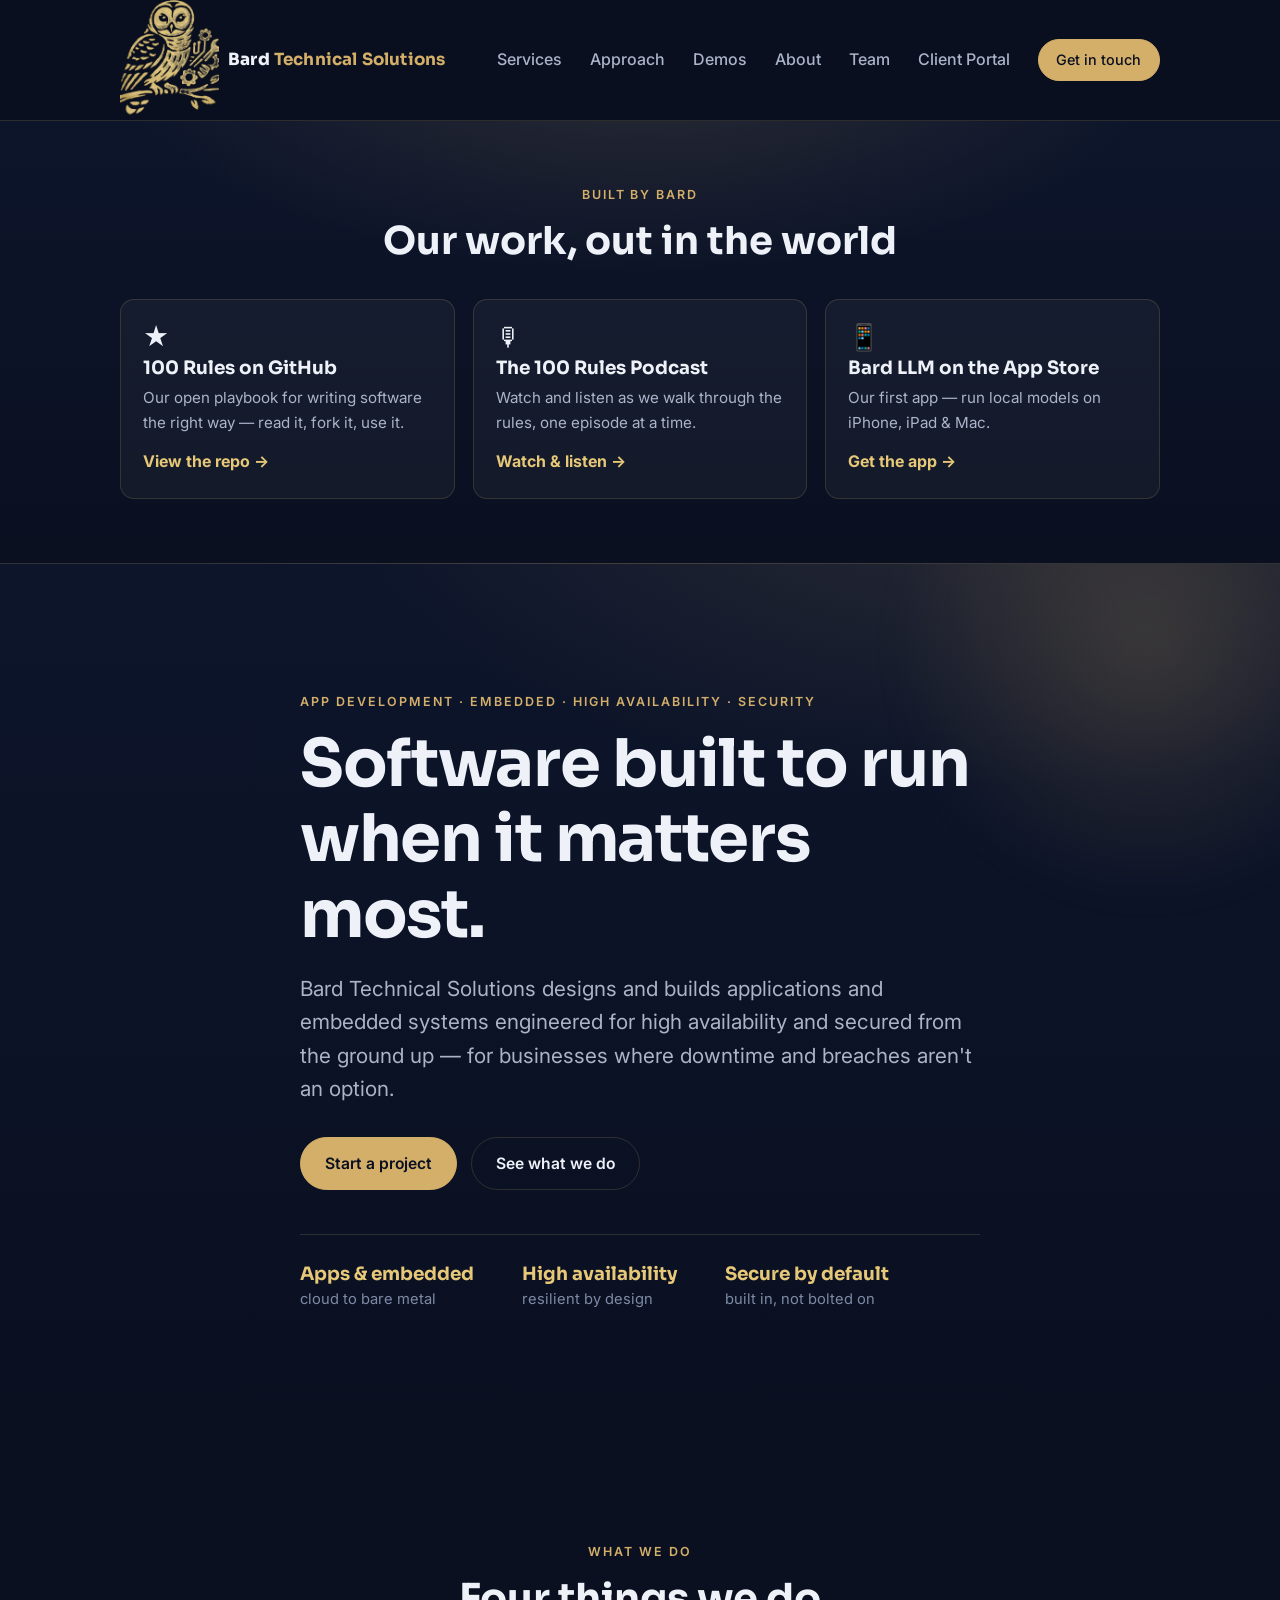
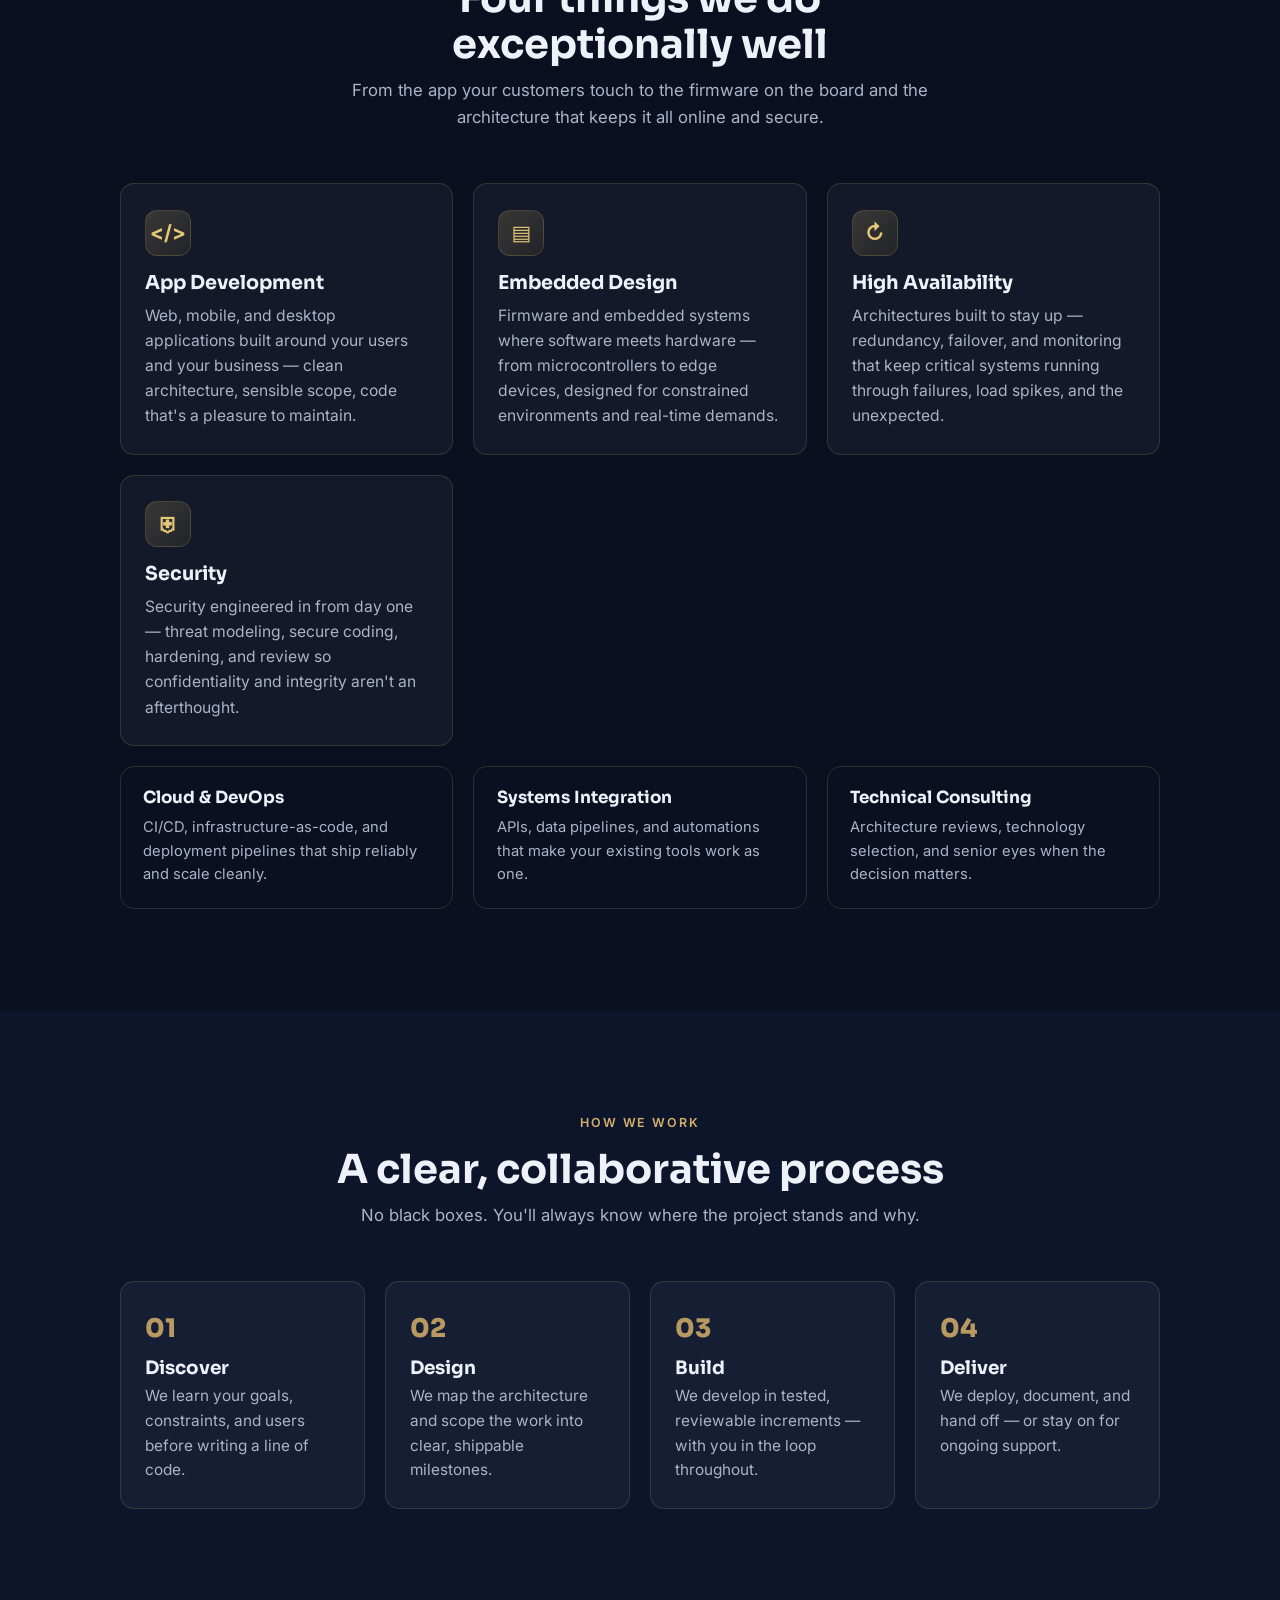
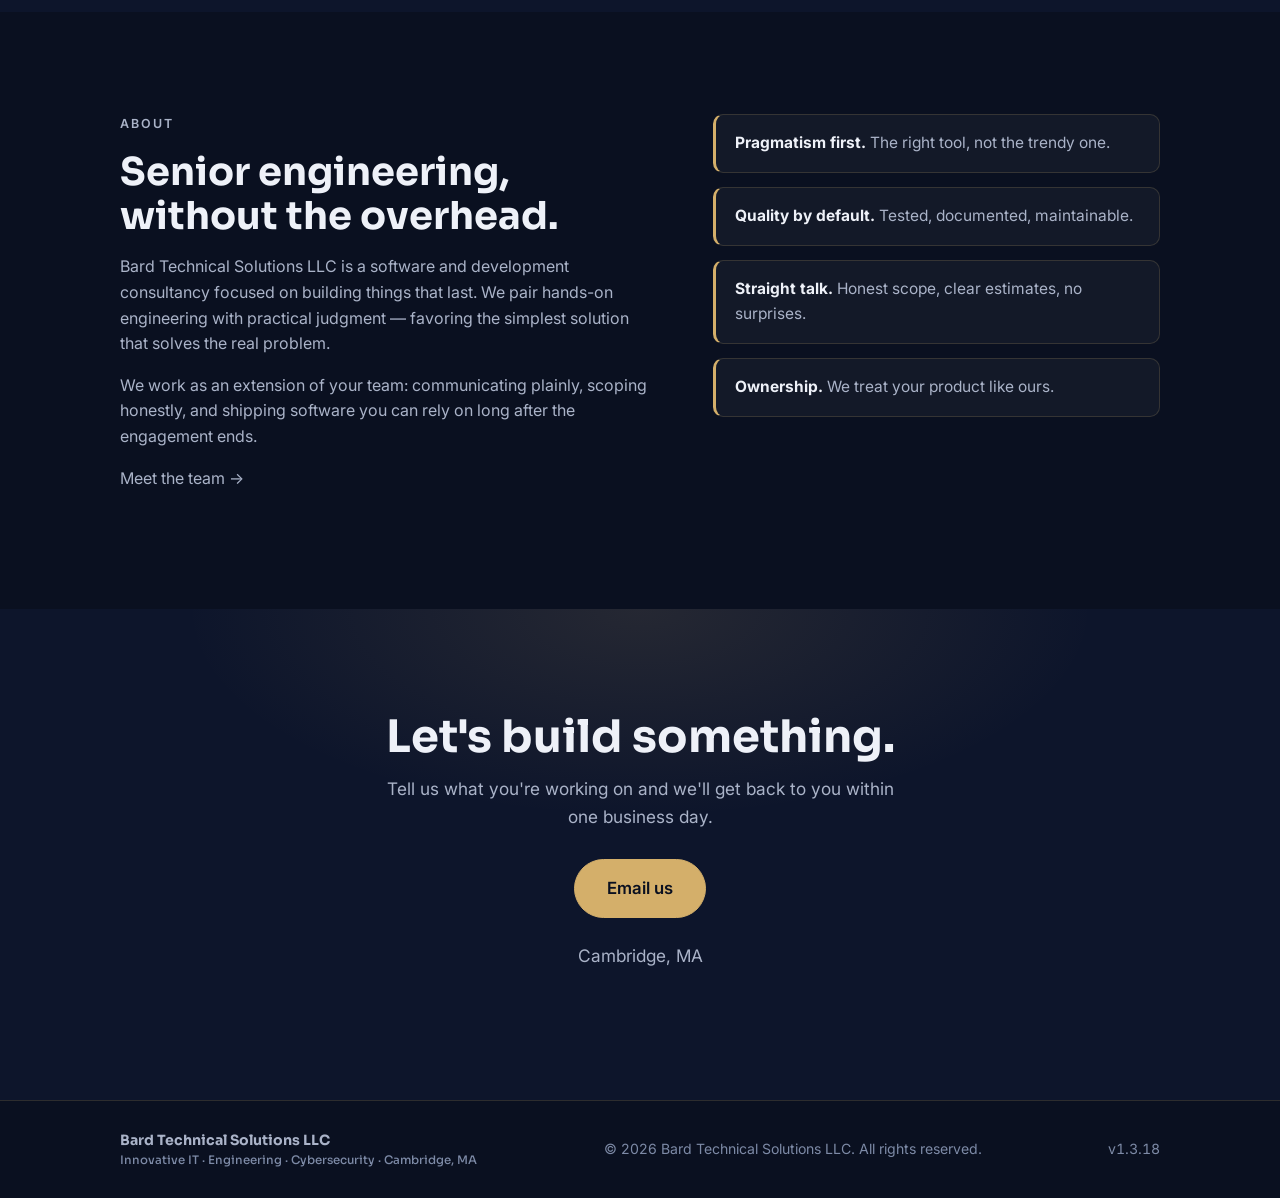
==== index.html @ a84321f8 "nav: add Team link to primary site nav — v1.3.18 Team was only reachable via a buried "Meet the team" ====
<!DOCTYPE html>
<html lang="en">
<head>
  <meta charset="UTF-8" />
  <meta name="viewport" content="width=device-width, initial-scale=1.0" />
  <title>Bard Technical Solutions LLC — App Development, Embedded, High Availability &amp; Security</title>
  <meta
    name="description"
    content="Bard Technical Solutions LLC delivers application development, embedded systems design, high-availability architecture, and security engineering for businesses that can't afford to fail."
  />
  <meta name="theme-color" content="#0b1220" />

  <!-- Open Graph / social preview -->
  <meta property="og:title" content="Bard Technical Solutions LLC" />
  <meta
    property="og:description"
    content="App development, embedded design, high availability, and security engineering."
  />
  <meta property="og:type" content="website" />

  <link rel="icon" href="assets/favicon.png" type="image/png" />
  <link rel="preconnect" href="https://fonts.googleapis.com" />
  <link rel="preconnect" href="https://fonts.gstatic.com" crossorigin />
  <link
    href="https://fonts.googleapis.com/css2?family=Inter:wght@400;500;600;700;800&family=Sora:wght@600;700;800&display=swap"
    rel="stylesheet"
  />
  <link rel="stylesheet" href="styles.css" />
</head>
<body>
  <a class="skip-link" href="#main">Skip to content</a>

  <!-- ============ Header / Nav ============ -->
  <header class="site-header" id="top">
    <div class="container nav">
      <a class="brand" href="#top" aria-label="Bard Technical Solutions home">
        <img class="brand__mark" src="assets/owl.png" width="99" height="120" alt="" aria-hidden="true" />
        <span class="brand__text">
          Bard<span class="brand__accent"> Technical Solutions</span>
        </span>
      </a>

      <button
        class="nav__toggle"
        aria-expanded="false"
        aria-controls="nav-menu"
        aria-label="Toggle navigation menu"
      >
        <span></span><span></span><span></span>
      </button>

      <nav id="nav-menu" class="nav__menu" aria-label="Primary">
        <a href="#services">Services</a>
        <a href="#approach">Approach</a>
        <a href="demos/">Demos</a>
        <a href="#about">About</a>
        <a href="team.html">Team</a>
        <a href="https://bard-portal-877819400319.us-central1.run.app">Client Portal</a>
        <a class="btn btn--small" href="#contact">Get in touch</a>
      </nav>
    </div>
  </header>

  <main id="main">
    <!-- ============ Splash / featured ============ -->
    <section class="splash">
      <div class="container">
        <p class="eyebrow">Built by Bard</p>
        <h2 class="splash__title">Our work, out in the world</h2>
        <div class="splash__grid">
          <a class="splash__card" href="https://github.com/edhaynes/eds-rules" target="_blank" rel="noopener">
            <span class="splash__icon" aria-hidden="true">★</span>
            <h3>100 Rules on GitHub</h3>
            <p>Our open playbook for writing software the right way — read it, fork it, use it.</p>
            <span class="splash__cta">View the repo →</span>
          </a>
          <a class="splash__card" href="https://www.youtube.com/@edwardhaynes364" target="_blank" rel="noopener">
            <span class="splash__icon" aria-hidden="true">🎙</span>
            <h3>The 100 Rules Podcast</h3>
            <p>Watch and listen as we walk through the rules, one episode at a time.</p>
            <span class="splash__cta">Watch &amp; listen →</span>
          </a>
          <a class="splash__card" href="https://apps.apple.com/app/bard-llm/id6772813533" target="_blank" rel="noopener">
            <span class="splash__icon" aria-hidden="true">📱</span>
            <h3>Bard LLM on the App Store</h3>
            <p>Our first app — run local models on iPhone, iPad &amp; Mac.</p>
            <span class="splash__cta">Get the app →</span>
          </a>
        </div>
      </div>
    </section>

    <!-- ============ Hero ============ -->
    <section class="hero">
      <div class="container hero__inner">
        <p class="eyebrow">App Development · Embedded · High Availability · Security</p>
        <h1 class="hero__title">
          Software built to run<br />when it matters most.
        </h1>
        <p class="hero__lede">
          Bard Technical Solutions designs and builds applications and embedded
          systems engineered for high availability and secured from the ground
          up — for businesses where downtime and breaches aren't an option.
        </p>
        <div class="hero__cta">
          <a class="btn" href="#contact">Start a project</a>
          <a class="btn btn--ghost" href="#services">See what we do</a>
        </div>
        <ul class="hero__stats" aria-label="At a glance">
          <li><strong>Apps &amp; embedded</strong><span>cloud to bare metal</span></li>
          <li><strong>High availability</strong><span>resilient by design</span></li>
          <li><strong>Secure by default</strong><span>built in, not bolted on</span></li>
        </ul>
      </div>
      <div class="hero__glow" aria-hidden="true"></div>
    </section>

    <!-- ============ Services ============ -->
    <section class="section" id="services">
      <div class="container">
        <header class="section__head">
          <p class="eyebrow">What we do</p>
          <h2>Four things we do exceptionally well</h2>
          <p class="section__sub">
            From the app your customers touch to the firmware on the board and the
            architecture that keeps it all online and secure.
          </p>
        </header>

        <div class="grid grid--cards">
          <article class="card card--pillar">
            <div class="card__icon" aria-hidden="true">&lt;/&gt;</div>
            <h3>App Development</h3>
            <p>
              Web, mobile, and desktop applications built around your users and
              your business — clean architecture, sensible scope, code that's a
              pleasure to maintain.
            </p>
          </article>

          <article class="card card--pillar">
            <div class="card__icon" aria-hidden="true">▤</div>
            <h3>Embedded Design</h3>
            <p>
              Firmware and embedded systems where software meets hardware — from
              microcontrollers to edge devices, designed for constrained
              environments and real-time demands.
            </p>
          </article>

          <article class="card card--pillar">
            <div class="card__icon" aria-hidden="true">↻</div>
            <h3>High Availability</h3>
            <p>
              Architectures built to stay up — redundancy, failover, and
              monitoring that keep critical systems running through failures,
              load spikes, and the unexpected.
            </p>
          </article>

          <article class="card card--pillar">
            <div class="card__icon" aria-hidden="true">⛨</div>
            <h3>Security</h3>
            <p>
              Security engineered in from day one — threat modeling, secure
              coding, hardening, and review so confidentiality and integrity
              aren't an afterthought.
            </p>
          </article>
        </div>

        <div class="grid grid--cards grid--secondary">
          <article class="card card--soft">
            <h3>Cloud &amp; DevOps</h3>
            <p>CI/CD, infrastructure-as-code, and deployment pipelines that ship reliably and scale cleanly.</p>
          </article>
          <article class="card card--soft">
            <h3>Systems Integration</h3>
            <p>APIs, data pipelines, and automations that make your existing tools work as one.</p>
          </article>
          <article class="card card--soft">
            <h3>Technical Consulting</h3>
            <p>Architecture reviews, technology selection, and senior eyes when the decision matters.</p>
          </article>
        </div>
      </div>
    </section>

    <!-- ============ Approach ============ -->
    <section class="section section--alt" id="approach">
      <div class="container">
        <header class="section__head">
          <p class="eyebrow">How we work</p>
          <h2>A clear, collaborative process</h2>
          <p class="section__sub">
            No black boxes. You'll always know where the project stands and why.
          </p>
        </header>

        <ol class="steps">
          <li class="step">
            <span class="step__num">01</span>
            <h3>Discover</h3>
            <p>We learn your goals, constraints, and users before writing a line of code.</p>
          </li>
          <li class="step">
            <span class="step__num">02</span>
            <h3>Design</h3>
            <p>We map the architecture and scope the work into clear, shippable milestones.</p>
          </li>
          <li class="step">
            <span class="step__num">03</span>
            <h3>Build</h3>
            <p>We develop in tested, reviewable increments — with you in the loop throughout.</p>
          </li>
          <li class="step">
            <span class="step__num">04</span>
            <h3>Deliver</h3>
            <p>We deploy, document, and hand off — or stay on for ongoing support.</p>
          </li>
        </ol>
      </div>
    </section>

    <!-- ============ About ============ -->
    <section class="section" id="about">
      <div class="container about">
        <div class="about__text">
          <p class="eyebrow">About</p>
          <h2>Senior engineering, without the overhead.</h2>
          <p>
            Bard Technical Solutions LLC is a software and development consultancy
            focused on building things that last. We pair hands-on engineering
            with practical judgment — favoring the simplest solution that solves
            the real problem.
          </p>
          <p>
            We work as an extension of your team: communicating plainly, scoping
            honestly, and shipping software you can rely on long after the
            engagement ends.
          </p>
          <p><a href="team.html">Meet the team →</a></p>
        </div>
        <ul class="about__values">
          <li><strong>Pragmatism first.</strong> The right tool, not the trendy one.</li>
          <li><strong>Quality by default.</strong> Tested, documented, maintainable.</li>
          <li><strong>Straight talk.</strong> Honest scope, clear estimates, no surprises.</li>
          <li><strong>Ownership.</strong> We treat your product like ours.</li>
        </ul>
      </div>
    </section>

    <!-- ============ Contact ============ -->
    <section class="section section--cta" id="contact">
      <div class="container cta">
        <h2>Let's build something.</h2>
        <p>
          Tell us what you're working on and we'll get back to you within one
          business day.
        </p>
        <div class="cta__actions">
          <a class="btn btn--lg" data-contact="email" href="#">Email us</a>
        </div>
        <p class="cta__fineprint" data-contact="address"></p>
      </div>
    </section>
  </main>

  <!-- ============ Footer ============ -->
  <footer class="site-footer">
    <div class="container footer">
      <span class="footer__brand">
        Bard Technical Solutions LLC
        <small style="display:block;font-weight:500;color:var(--text-faint);">Innovative IT · Engineering · Cybersecurity · Cambridge, MA</small>
      </span>
      <span class="footer__meta">
        © <span data-year></span> Bard Technical Solutions LLC. All rights reserved.
      </span>
      <span class="footer__version" data-version></span>
    </div>
  </footer>

  <script src="main.js"></script>
</body>
</html>
---- styles.css ----
/* ============================================================
   Bard Technical Solutions LLC — landing page styles
   Palette taken from the company business card: deep navy + gold.
   ============================================================ */

:root {
  /* Brand palette */
  --navy-900: #0a1020;
  --navy-800: #0d152b;
  --navy-700: #122046;
  --navy-600: #1a2c5a;
  --gold-300: #e7c878;
  --gold-400: #d4af6a;
  --gold-500: #cda44e;
  --gold-600: #a9842f;

  /* Semantic */
  --bg: var(--navy-900);
  --bg-alt: var(--navy-800);
  --surface: rgba(255, 255, 255, 0.04);
  --surface-hover: rgba(231, 200, 120, 0.08);
  --border: rgba(231, 200, 120, 0.16);
  --accent: var(--gold-400);
  --accent-strong: var(--gold-300);
  --text: #eef1f8;
  --text-muted: #aab3c8;
  --text-faint: #7d8aa6;

  /* Layout */
  --maxw: 1120px;
  --radius: 14px;
  --radius-sm: 10px;
  --shadow: 0 18px 50px rgba(0, 0, 0, 0.45);

  --font-sans: "Inter", system-ui, -apple-system, Segoe UI, Roboto, sans-serif;
  --font-display: "Sora", var(--font-sans);
}

/* ---------- Reset ---------- */
*,
*::before,
*::after { box-sizing: border-box; }

html { scroll-behavior: smooth; }
@media (prefers-reduced-motion: reduce) {
  html { scroll-behavior: auto; }
  * { animation: none !important; transition: none !important; }
}

body {
  margin: 0;
  font-family: var(--font-sans);
  color: var(--text);
  background: var(--bg);
  line-height: 1.6;
  -webkit-font-smoothing: antialiased;
  text-rendering: optimizeLegibility;
}

img { max-width: 100%; display: block; }
h1, h2, h3 { font-family: var(--font-display); line-height: 1.15; margin: 0; }
p { margin: 0; }
a { color: inherit; text-decoration: none; }

/* ---------- Layout helpers ---------- */
.container {
  width: 100%;
  max-width: var(--maxw);
  margin-inline: auto;
  padding-inline: clamp(1.1rem, 4vw, 2.5rem);
}

.section { padding-block: clamp(3.5rem, 8vw, 6.5rem); }
.section--alt { background: var(--bg-alt); }

.section__head {
  max-width: 640px;
  margin: 0 auto clamp(2rem, 5vw, 3.25rem);
  text-align: center;
}
.section__head h2 { font-size: clamp(1.7rem, 3.5vw, 2.5rem); margin-bottom: 0.6rem; }
.section__sub { color: var(--text-muted); font-size: 1.05rem; }

.eyebrow {
  text-transform: uppercase;
  letter-spacing: 0.16em;
  font-size: 0.78rem;
  font-weight: 600;
  color: var(--accent);
  margin-bottom: 0.85rem;
}

/* ---------- Skip link ---------- */
.skip-link {
  position: absolute;
  left: -999px;
  top: 0;
  background: var(--accent);
  color: var(--navy-900);
  padding: 0.6rem 1rem;
  border-radius: 0 0 var(--radius-sm) 0;
  font-weight: 600;
  z-index: 200;
}
.skip-link:focus { left: 0; }

/* ---------- Buttons ---------- */
.btn {
  --btn-bg: var(--accent);
  --btn-fg: var(--navy-900);
  display: inline-flex;
  align-items: center;
  justify-content: center;
  gap: 0.5rem;
  background: var(--btn-bg);
  color: var(--btn-fg);
  font-weight: 600;
  font-size: 0.98rem;
  padding: 0.8rem 1.5rem;
  border-radius: 999px;
  border: 1.5px solid var(--btn-bg);
  cursor: pointer;
  transition: transform 0.15s ease, box-shadow 0.15s ease, background 0.15s ease;
}
.btn:hover { transform: translateY(-2px); box-shadow: 0 10px 26px rgba(212, 175, 106, 0.28); }
.btn:focus-visible { outline: 3px solid var(--accent-strong); outline-offset: 3px; }

.btn--ghost {
  --btn-bg: transparent;
  --btn-fg: var(--text);
  border-color: var(--border);
}
.btn--ghost:hover { background: var(--surface-hover); box-shadow: none; border-color: var(--accent); }

.btn--small { padding: 0.55rem 1.1rem; font-size: 0.9rem; }
.btn--lg { padding: 0.95rem 2rem; font-size: 1.05rem; }

/* ---------- Splash (featured links) ---------- */
.splash {
  position: relative;
  padding-block: clamp(2.5rem, 6vw, 4rem);
  text-align: center;
  background:
    radial-gradient(900px 400px at 50% -20%, rgba(212, 175, 106, 0.16), transparent 60%),
    linear-gradient(180deg, var(--navy-800), var(--navy-900));
  border-bottom: 1px solid var(--border);
}
.splash__title {
  font-size: clamp(1.6rem, 4vw, 2.4rem);
  margin-bottom: clamp(1.5rem, 4vw, 2.25rem);
}
.splash__grid {
  display: grid;
  gap: 1.1rem;
  grid-template-columns: repeat(auto-fit, minmax(240px, 1fr));
  text-align: left;
}
.splash__card {
  display: flex;
  flex-direction: column;
  gap: 0.5rem;
  padding: 1.5rem 1.4rem;
  background: var(--surface);
  border: 1px solid var(--border);
  border-radius: var(--radius);
  transition: transform 0.18s ease, border-color 0.18s ease, background 0.18s ease;
}
.splash__card:hover { transform: translateY(-4px); border-color: var(--accent); background: var(--surface-hover); }
.splash__card:focus-visible { outline: 3px solid var(--accent-strong); outline-offset: 3px; }
.splash__icon { font-size: 1.6rem; line-height: 1; }
.splash__card h3 { font-size: 1.15rem; }
.splash__card p { color: var(--text-muted); font-size: 0.95rem; flex: 1; }
.splash__cta { margin-top: 0.35rem; font-weight: 700; color: var(--accent-strong); }

/* ---------- Header / Nav ---------- */
.site-header {
  position: sticky;
  top: 0;
  z-index: 100;
  background: rgba(10, 16, 32, 0.82);
  backdrop-filter: blur(12px);
  border-bottom: 1px solid var(--border);
}
.nav {
  display: flex;
  align-items: center;
  justify-content: space-between;
  min-height: 68px;
}
.brand { display: inline-flex; align-items: center; gap: 0.6rem; }
.brand__mark { width: auto; height: 120px; }
.brand__text { font-family: var(--font-display); font-weight: 800; font-size: 1.05rem; letter-spacing: 0.01em; }
.brand__accent { color: var(--accent); font-weight: 700; }

.nav__menu { display: flex; align-items: center; gap: 1.75rem; }
.nav__menu a { font-weight: 500; color: var(--text-muted); transition: color 0.15s ease; }
.nav__menu a:hover { color: var(--text); }
.nav__menu a.btn { color: var(--navy-900); }

.nav__toggle {
  display: none;
  flex-direction: column;
  justify-content: center;
  gap: 5px;
  width: 44px;
  height: 44px;
  background: none;
  border: 1px solid var(--border);
  border-radius: 10px;
  cursor: pointer;
}
.nav__toggle span {
  width: 20px;
  height: 2px;
  background: var(--text);
  margin-inline: auto;
  transition: transform 0.2s ease, opacity 0.2s ease;
}
.nav__toggle[aria-expanded="true"] span:nth-child(1) { transform: translateY(7px) rotate(45deg); }
.nav__toggle[aria-expanded="true"] span:nth-child(2) { opacity: 0; }
.nav__toggle[aria-expanded="true"] span:nth-child(3) { transform: translateY(-7px) rotate(-45deg); }

/* ---------- Hero ---------- */
.hero {
  position: relative;
  overflow: hidden;
  padding-block: clamp(4rem, 11vw, 8rem);
  background:
    radial-gradient(1100px 520px at 78% -10%, rgba(212, 175, 106, 0.14), transparent 60%),
    linear-gradient(180deg, var(--navy-800), var(--navy-900));
}
.hero__inner { position: relative; z-index: 2; max-width: 760px; }
.hero__title {
  font-size: clamp(2.3rem, 6vw, 4.1rem);
  letter-spacing: -0.02em;
  margin-bottom: 1.25rem;
}
.hero__lede {
  font-size: clamp(1.05rem, 2vw, 1.3rem);
  color: var(--text-muted);
  max-width: 60ch;
  margin-bottom: 2rem;
}
.hero__cta { display: flex; flex-wrap: wrap; gap: 0.9rem; margin-bottom: 2.75rem; }

.hero__stats {
  display: flex;
  flex-wrap: wrap;
  gap: clamp(1.25rem, 5vw, 3rem);
  list-style: none;
  margin: 0;
  padding: 1.5rem 0 0;
  border-top: 1px solid var(--border);
}
.hero__stats li { display: flex; flex-direction: column; }
.hero__stats strong { font-family: var(--font-display); font-size: 1.15rem; color: var(--accent-strong); }
.hero__stats span { color: var(--text-faint); font-size: 0.92rem; }

.hero__glow {
  position: absolute;
  right: -10%;
  top: -20%;
  width: 520px;
  height: 520px;
  background: radial-gradient(circle, rgba(212, 175, 106, 0.18), transparent 70%);
  filter: blur(20px);
  z-index: 1;
  pointer-events: none;
}

/* ---------- Grid / Cards ---------- */
.grid { display: grid; gap: 1.25rem; }
.grid--cards { grid-template-columns: repeat(auto-fit, minmax(250px, 1fr)); }
.grid--secondary { margin-top: 1.25rem; grid-template-columns: repeat(auto-fit, minmax(220px, 1fr)); }

.card {
  background: var(--surface);
  border: 1px solid var(--border);
  border-radius: var(--radius);
  padding: 1.6rem 1.5rem;
  transition: transform 0.18s ease, border-color 0.18s ease, background 0.18s ease;
}
.card:hover { transform: translateY(-4px); border-color: var(--accent); background: var(--surface-hover); }
.card h3 { font-size: 1.2rem; margin-bottom: 0.55rem; }
.card p { color: var(--text-muted); font-size: 0.98rem; }
.card__role { color: var(--accent); font-size: 0.85rem; letter-spacing: 0.04em; text-transform: uppercase; margin-bottom: 0.6rem; }

.card__icon {
  display: inline-flex;
  align-items: center;
  justify-content: center;
  width: 46px;
  height: 46px;
  margin-bottom: 1rem;
  border-radius: 12px;
  background: linear-gradient(135deg, rgba(231, 200, 120, 0.18), rgba(169, 132, 47, 0.1));
  border: 1px solid var(--border);
  color: var(--accent-strong);
  font-size: 1.3rem;
  font-weight: 700;
}
.card--soft { padding: 1.3rem 1.4rem; background: transparent; }
.card--soft h3 { font-size: 1.05rem; }
.card--soft p { font-size: 0.92rem; }

/* ---------- Steps / Approach ---------- */
.steps {
  list-style: none;
  margin: 0;
  padding: 0;
  display: grid;
  gap: 1.25rem;
  grid-template-columns: repeat(auto-fit, minmax(220px, 1fr));
  counter-reset: step;
}
.step {
  position: relative;
  padding: 1.6rem 1.5rem;
  background: var(--surface);
  border: 1px solid var(--border);
  border-radius: var(--radius);
}
.step__num {
  font-family: var(--font-display);
  font-size: 1.6rem;
  font-weight: 800;
  color: var(--accent);
  opacity: 0.85;
}
.step h3 { margin: 0.5rem 0 0.4rem; font-size: 1.15rem; }
.step p { color: var(--text-muted); font-size: 0.96rem; }

/* ---------- About ---------- */
.about {
  display: grid;
  gap: clamp(1.75rem, 5vw, 3.5rem);
  grid-template-columns: 1.2fr 1fr;
  align-items: start;
}
.about__text h2 { font-size: clamp(1.7rem, 3.5vw, 2.4rem); margin: 0.4rem 0 1rem; }
.about__text p { color: var(--text-muted); margin-bottom: 1rem; }
.about__values { list-style: none; margin: 0; padding: 0; display: grid; gap: 0.9rem; }
.about__values li {
  padding: 1rem 1.2rem;
  background: var(--surface);
  border: 1px solid var(--border);
  border-left: 3px solid var(--accent);
  border-radius: var(--radius-sm);
  color: var(--text-muted);
  font-size: 0.97rem;
}
.about__values strong { color: var(--text); }

/* ---------- CTA ---------- */
.section--cta {
  background:
    radial-gradient(700px 320px at 50% 0%, rgba(212, 175, 106, 0.12), transparent 65%),
    var(--bg-alt);
}
.cta { text-align: center; max-width: 620px; margin-inline: auto; }
.cta h2 { font-size: clamp(1.9rem, 4vw, 2.8rem); margin-bottom: 0.75rem; }
.cta > p { color: var(--text-muted); font-size: 1.08rem; margin-bottom: 1.75rem; }
.cta__actions { display: flex; flex-wrap: wrap; gap: 0.9rem; justify-content: center; }
.cta__fineprint { margin-top: 1.5rem; color: var(--text-faint); font-size: 0.9rem; }

/* ---------- Footer ---------- */
.site-footer { border-top: 1px solid var(--border); background: var(--navy-900); }
.footer {
  display: flex;
  flex-wrap: wrap;
  align-items: center;
  justify-content: space-between;
  gap: 0.75rem;
  padding-block: 1.75rem;
  font-size: 0.88rem;
  color: var(--text-faint);
}
.footer__brand { font-family: var(--font-display); font-weight: 700; color: var(--text-muted); }
.footer__version { font-variant-numeric: tabular-nums; }

/* ---------- Responsive nav ---------- */
@media (max-width: 760px) {
  .nav__toggle { display: flex; }
  .nav__menu {
    position: absolute;
    top: 68px;
    left: 0;
    right: 0;
    flex-direction: column;
    align-items: stretch;
    gap: 0.25rem;
    padding: 1rem clamp(1.1rem, 4vw, 2.5rem) 1.5rem;
    background: var(--navy-800);
    border-bottom: 1px solid var(--border);
    transform: translateY(-12px);
    opacity: 0;
    pointer-events: none;
    transition: transform 0.2s ease, opacity 0.2s ease;
  }
  .nav__menu[data-open="true"] { transform: translateY(0); opacity: 1; pointer-events: auto; }
  .nav__menu a { padding: 0.7rem 0.25rem; }
  .nav__menu a.btn { margin-top: 0.5rem; text-align: center; }
  .about { grid-template-columns: 1fr; }
}
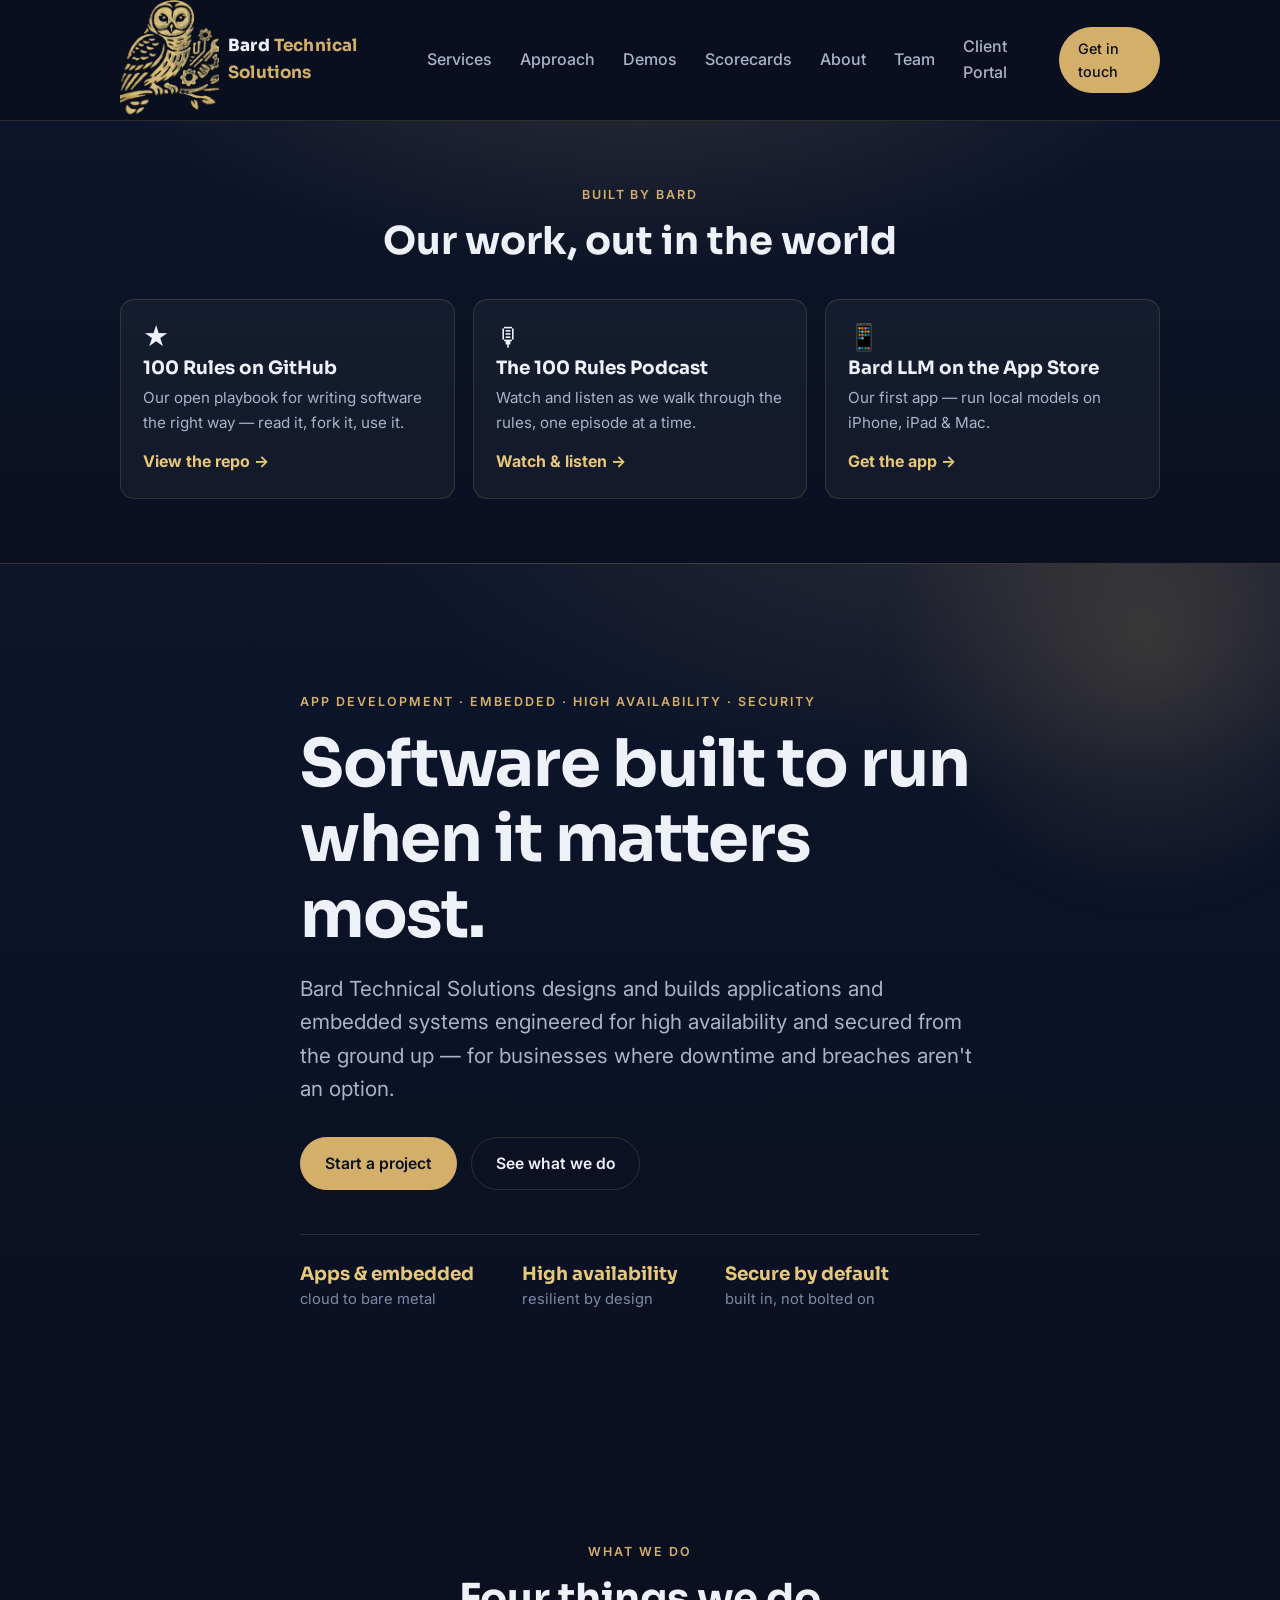
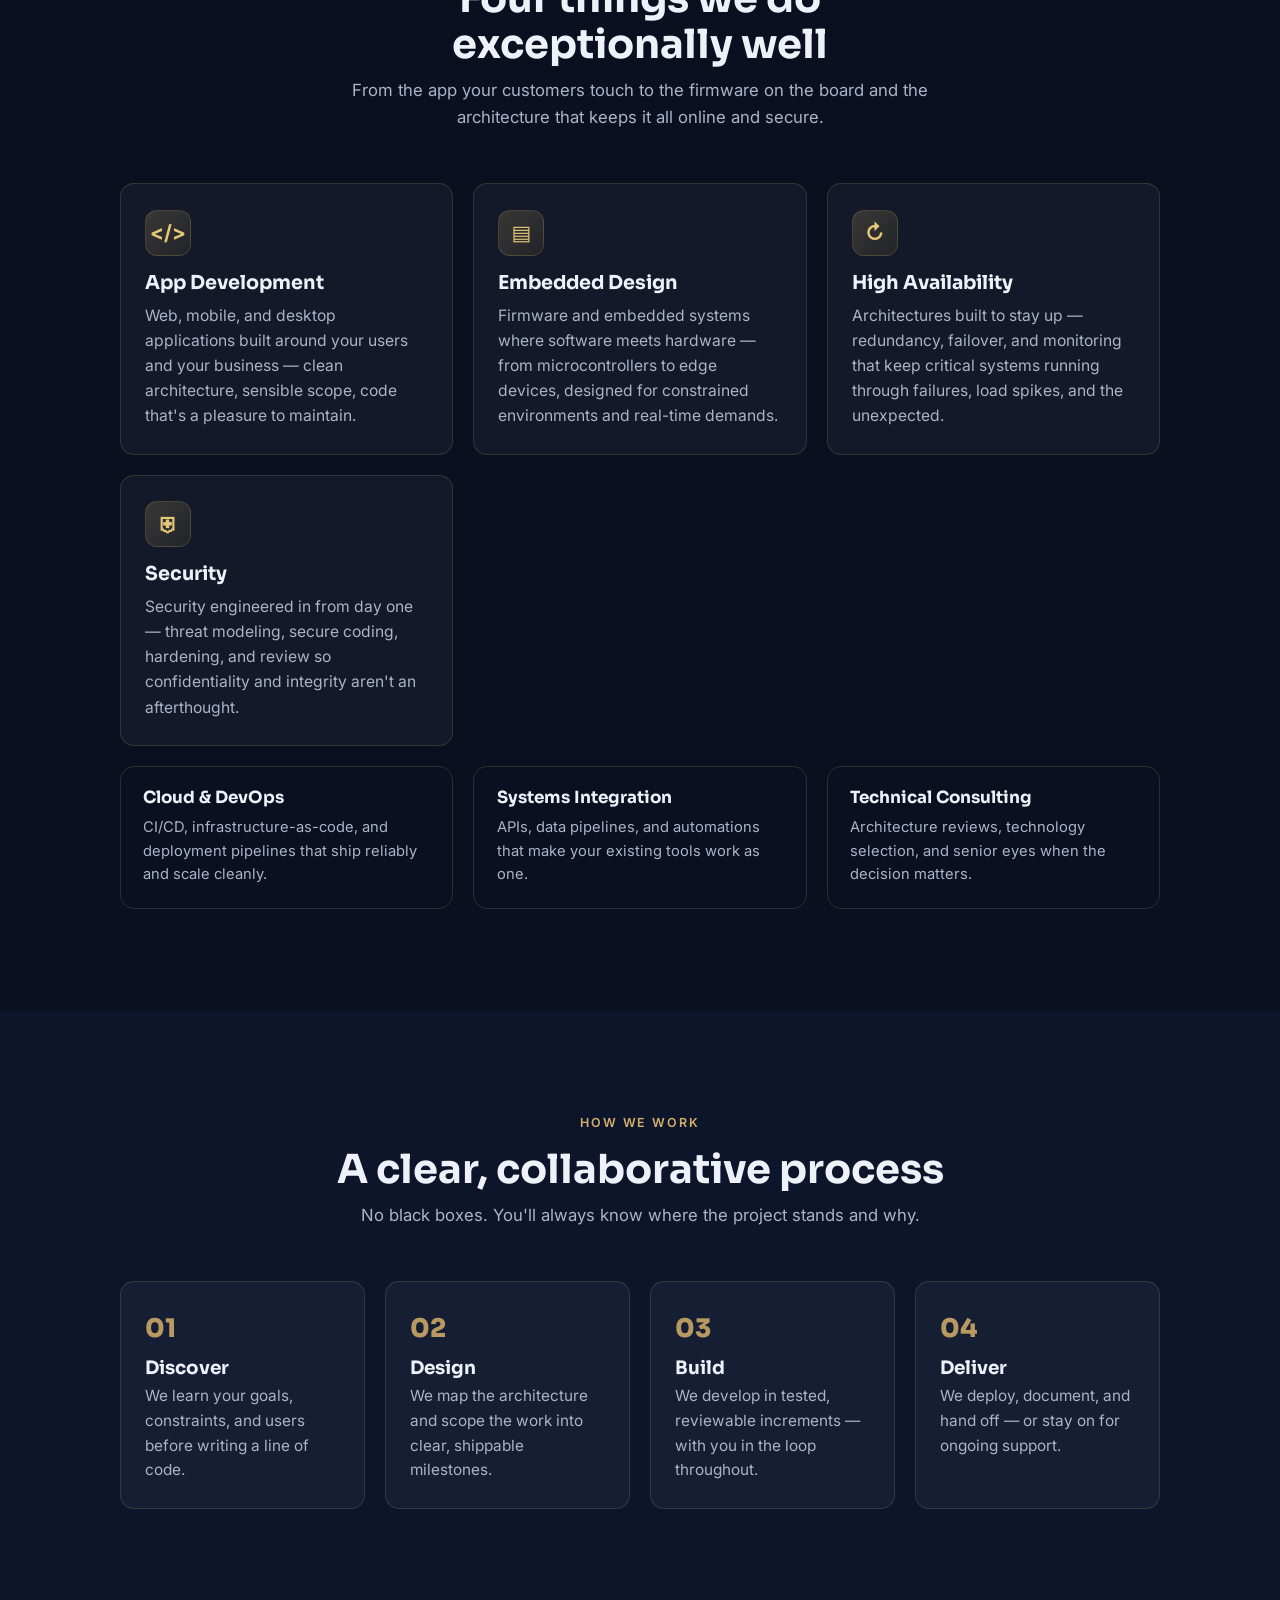
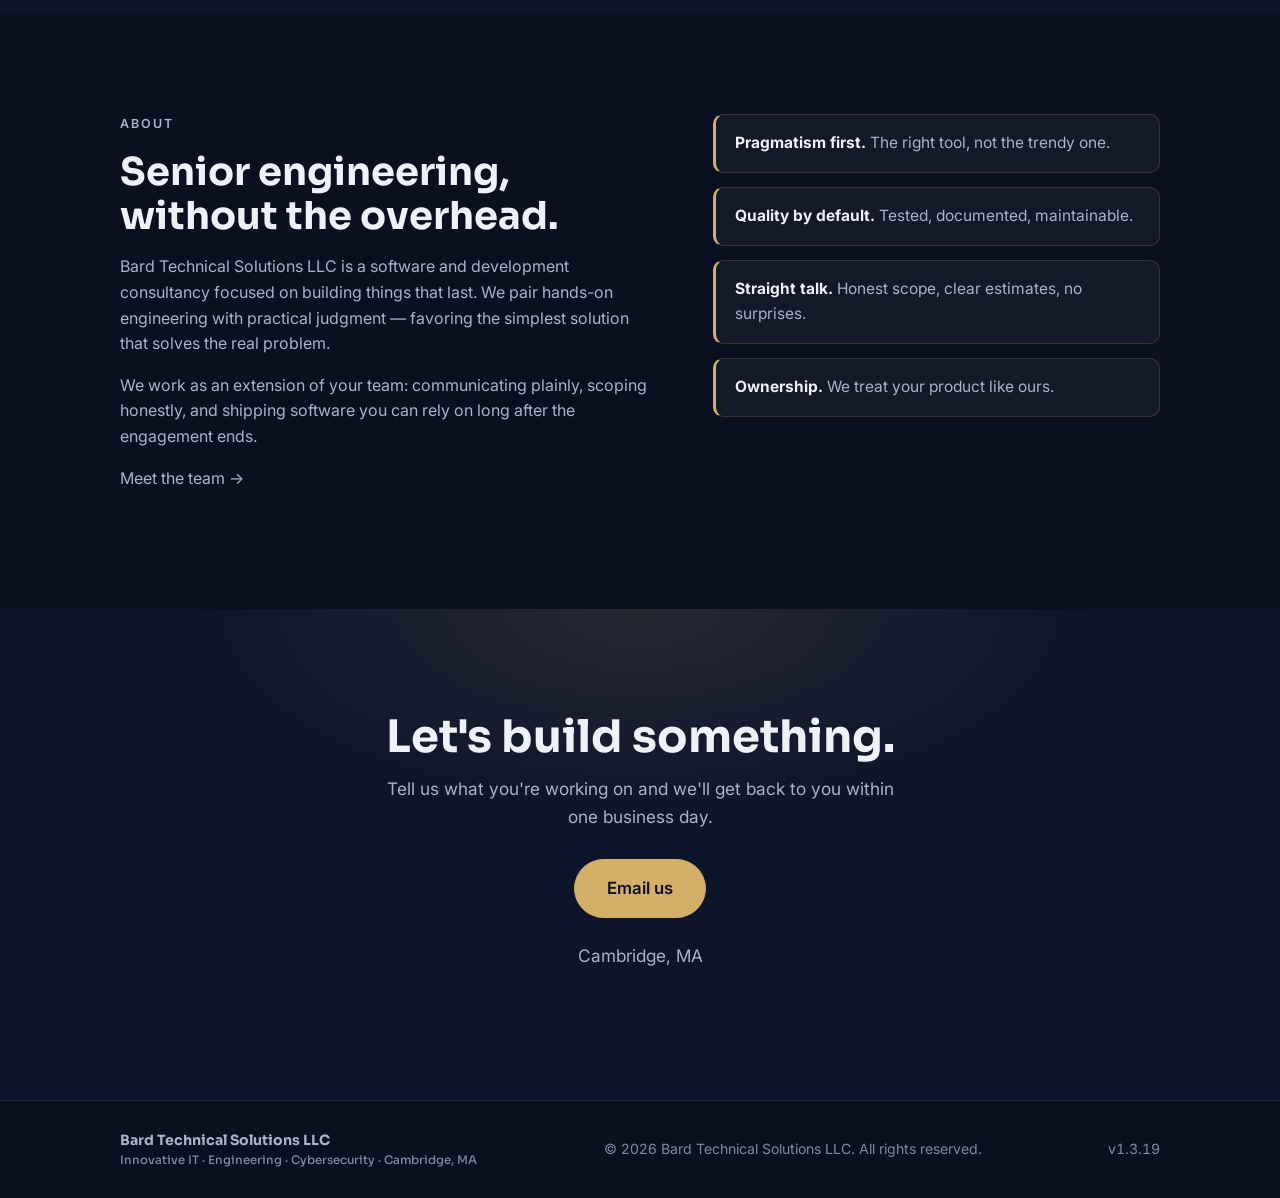
==== commit 2e65362a: "scorecards: new Scorecards page (hallucination + LogicBench), v1.3.19 New scorecards.html with two b" ====
--- a/index.html
+++ b/index.html
@@ -53,6 +53,7 @@
         <a href="#services">Services</a>
         <a href="#approach">Approach</a>
         <a href="demos/">Demos</a>
+        <a href="scorecards.html">Scorecards</a>
         <a href="#about">About</a>
         <a href="team.html">Team</a>
         <a href="https://bard-portal-877819400319.us-central1.run.app">Client Portal</a>
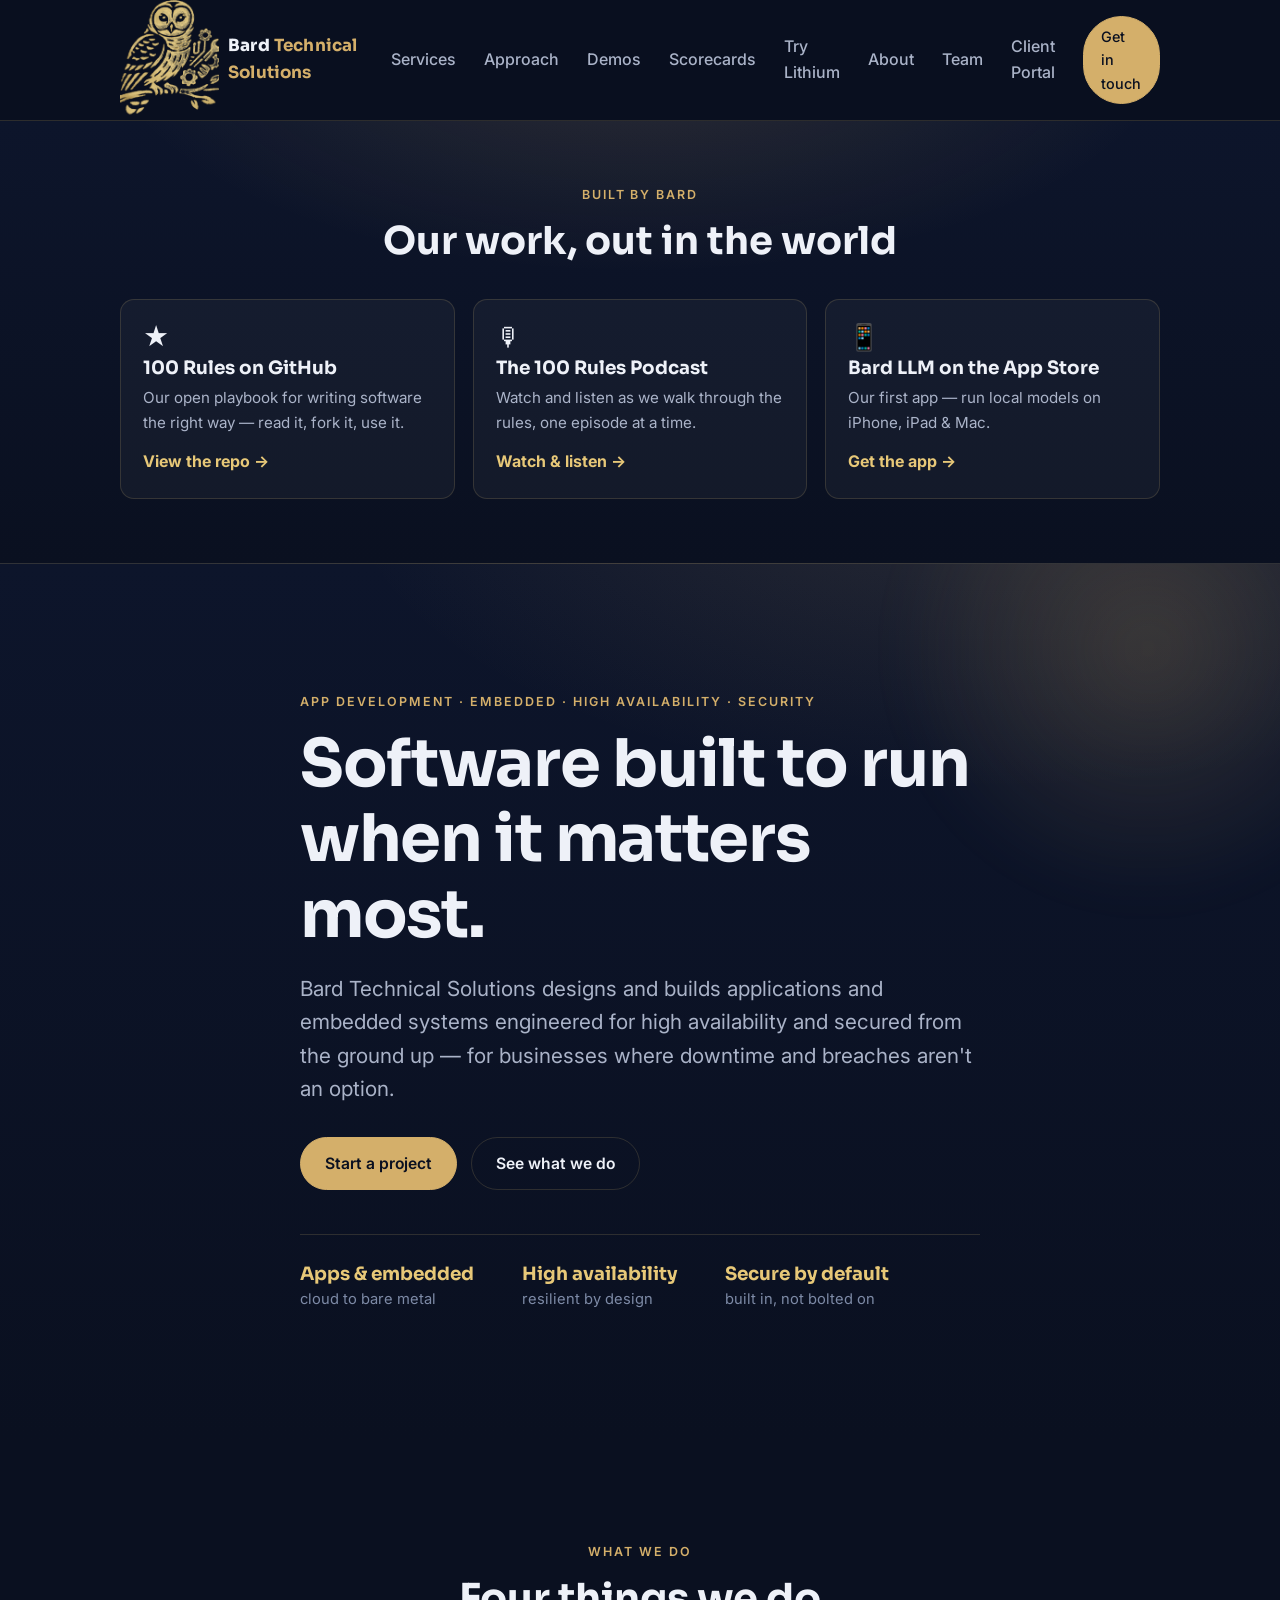
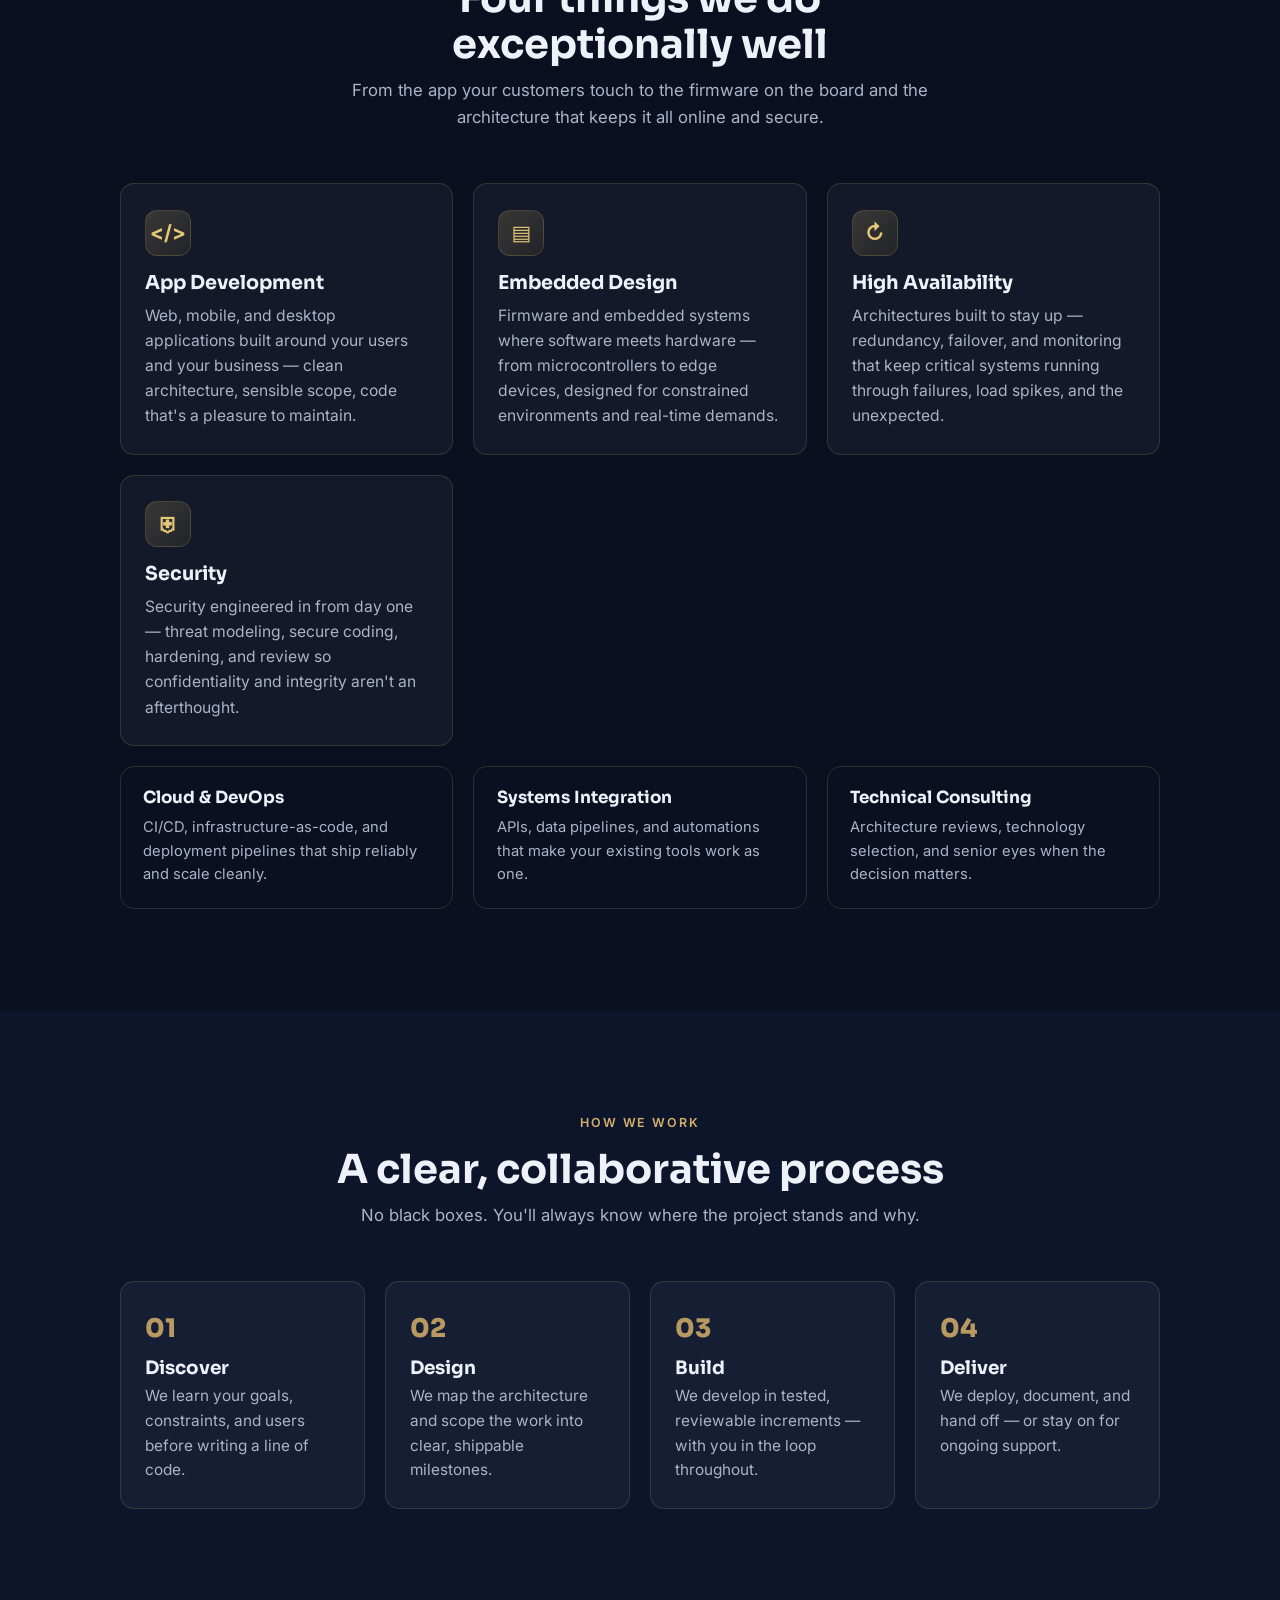
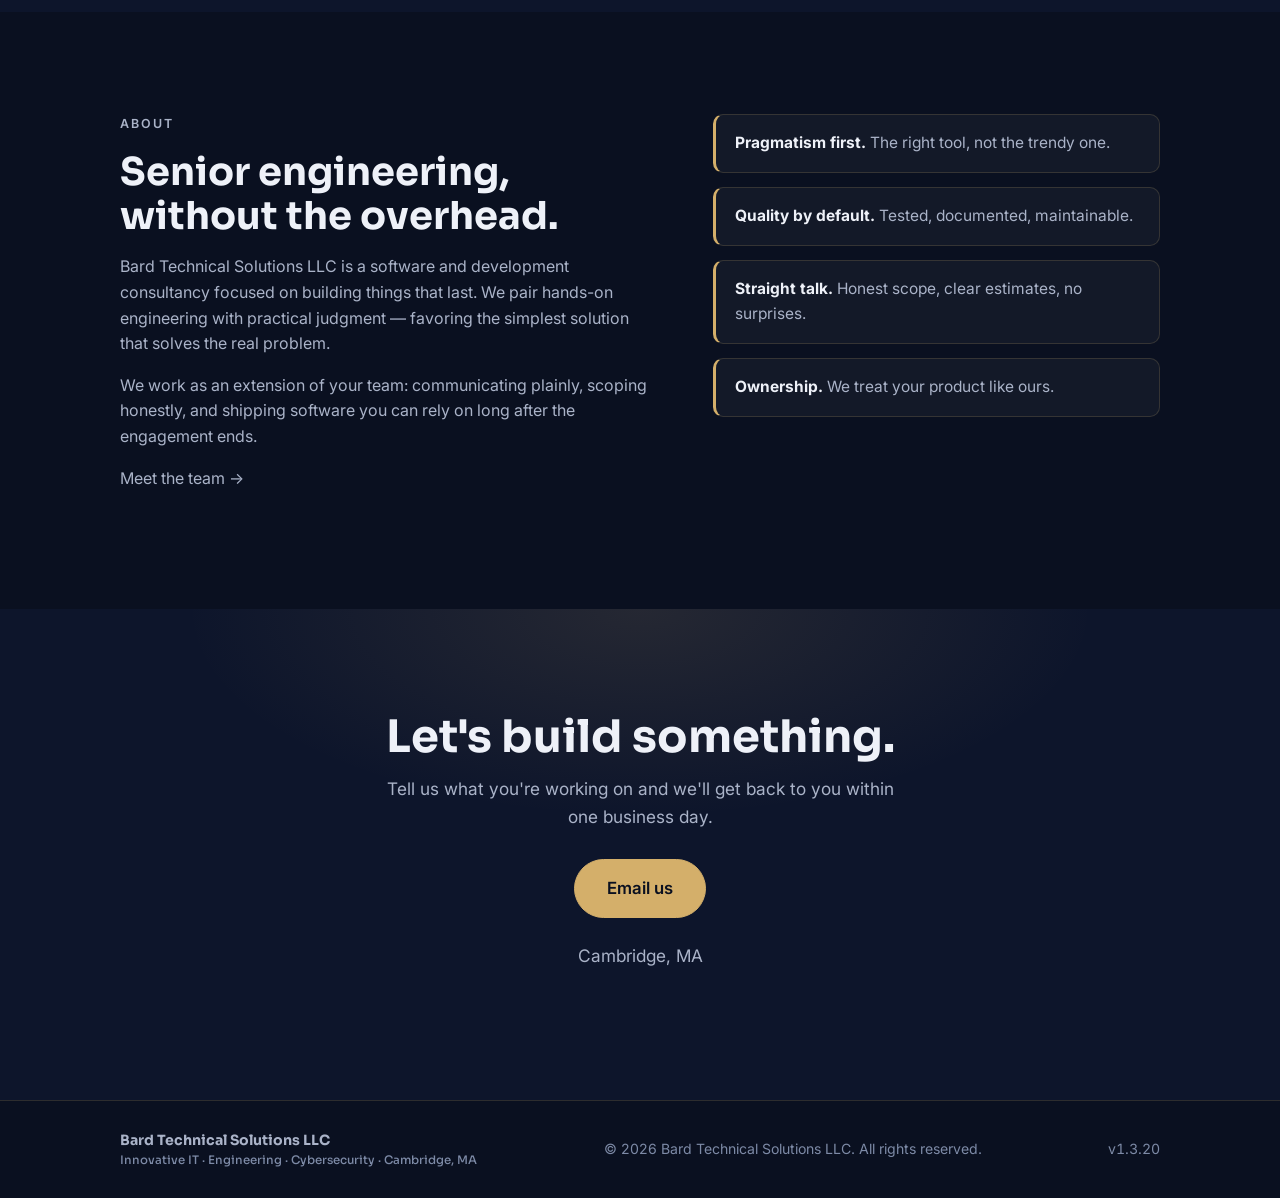
==== commit ebd28c03: "demo: Try Lithium tab — Google-gated qwen-vs-Lithium demo, 12/day, v1.3.20 New demo.html: Sign in wi" ====
--- a/index.html
+++ b/index.html
@@ -54,6 +54,7 @@
         <a href="#approach">Approach</a>
         <a href="demos/">Demos</a>
         <a href="scorecards.html">Scorecards</a>
+        <a href="demo.html">Try Lithium</a>
         <a href="#about">About</a>
         <a href="team.html">Team</a>
         <a href="https://bard-portal-877819400319.us-central1.run.app">Client Portal</a>
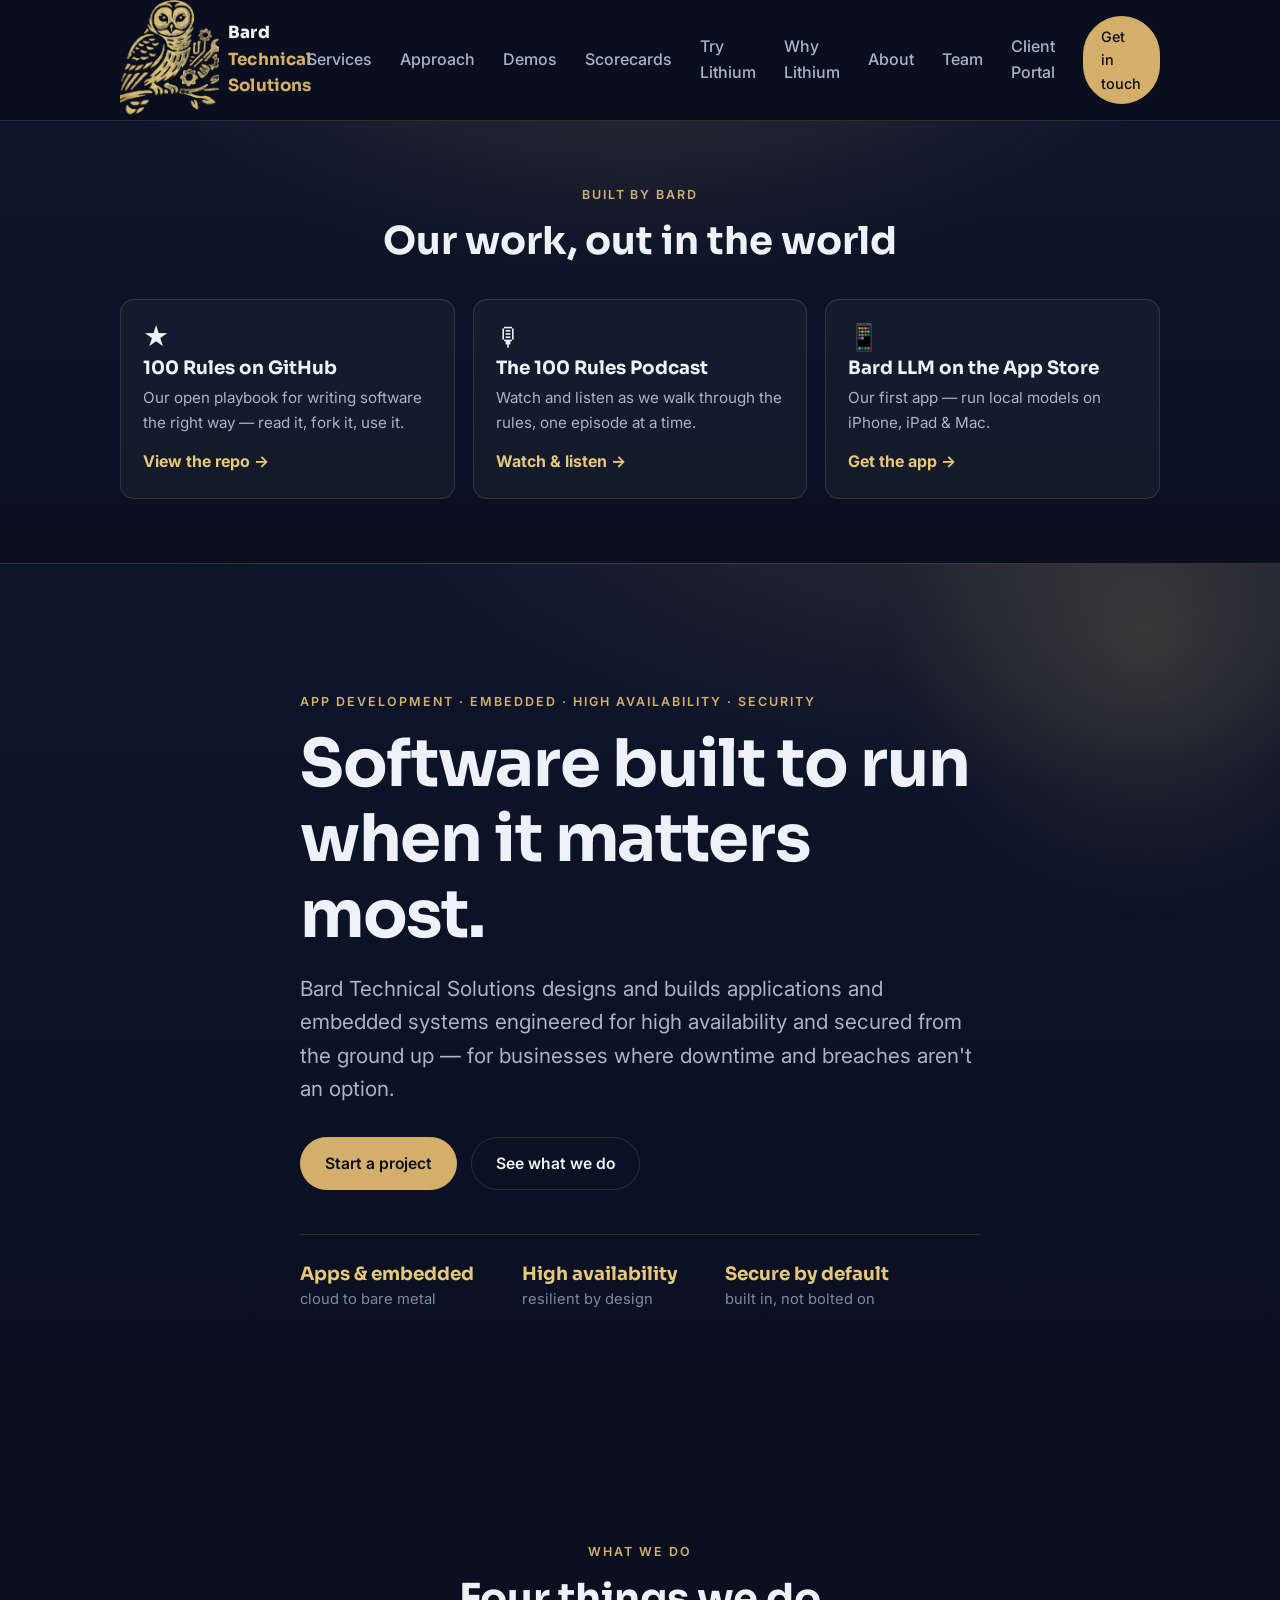
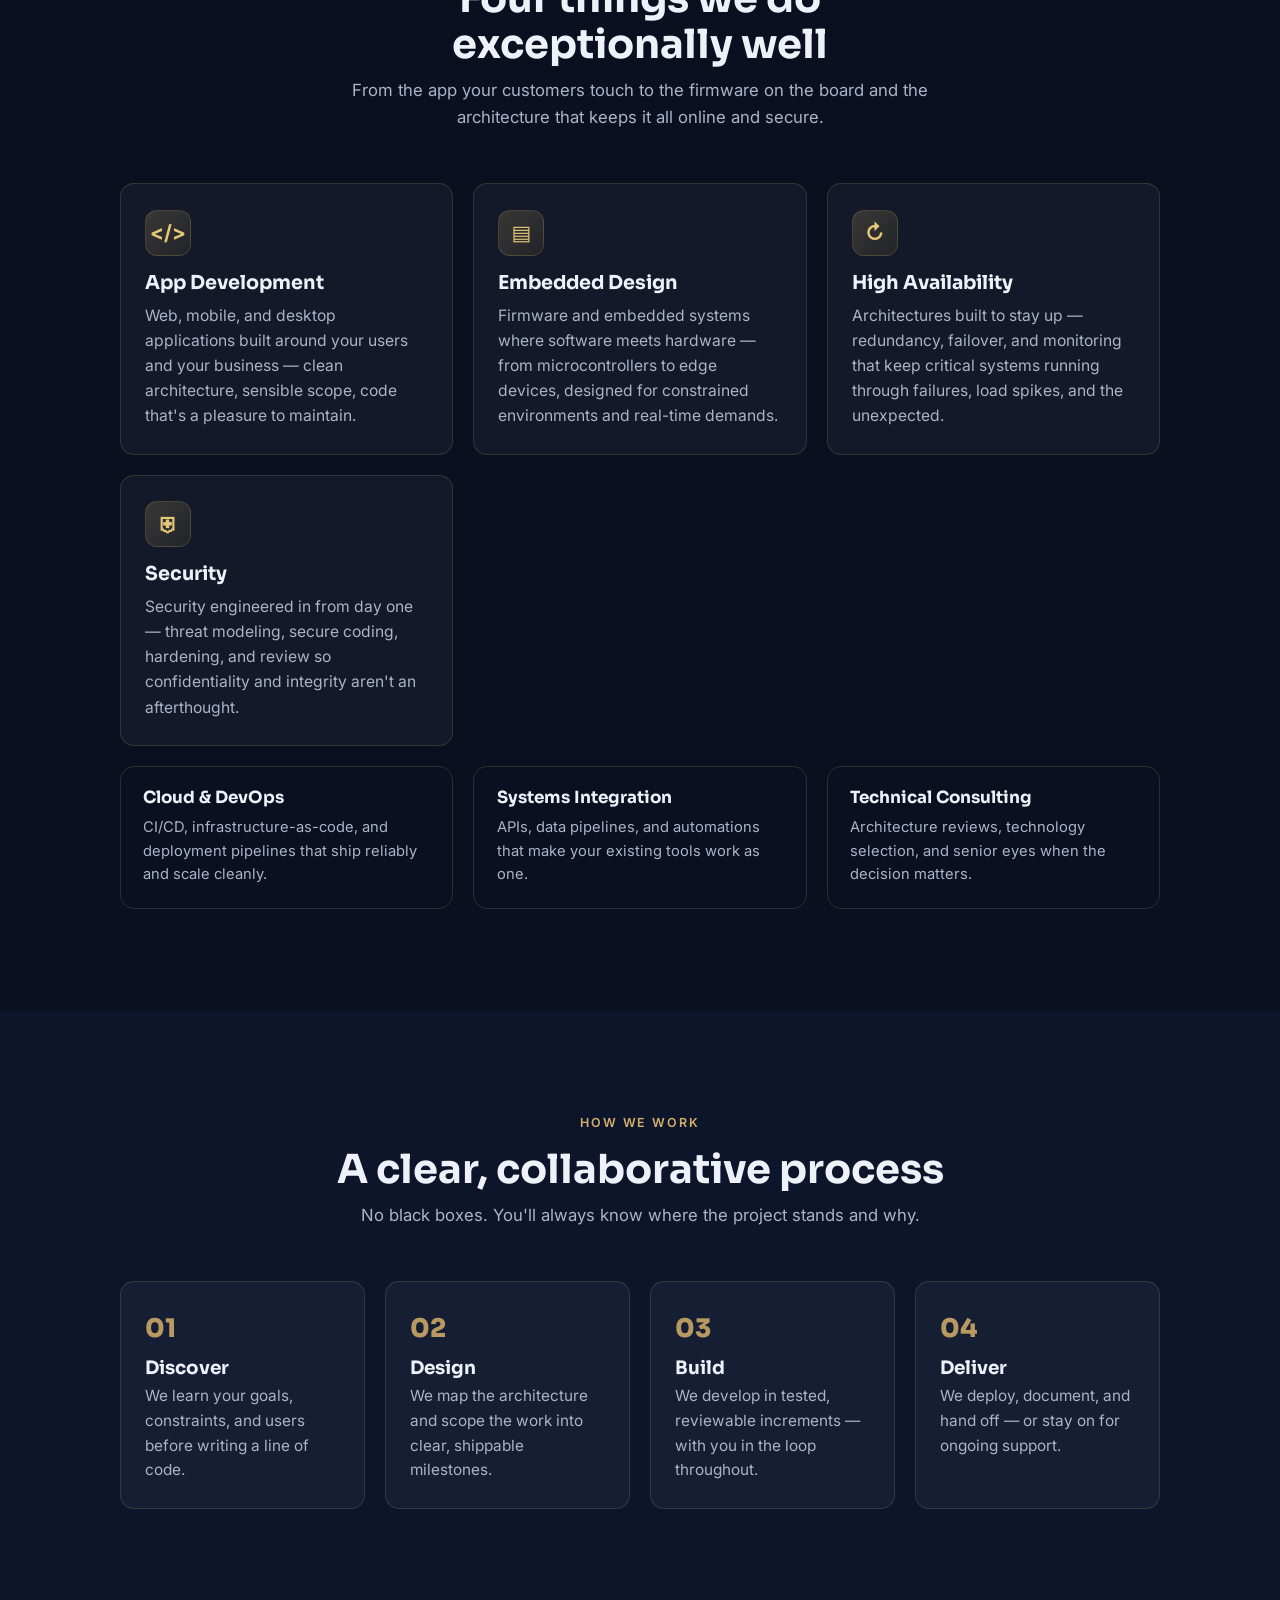
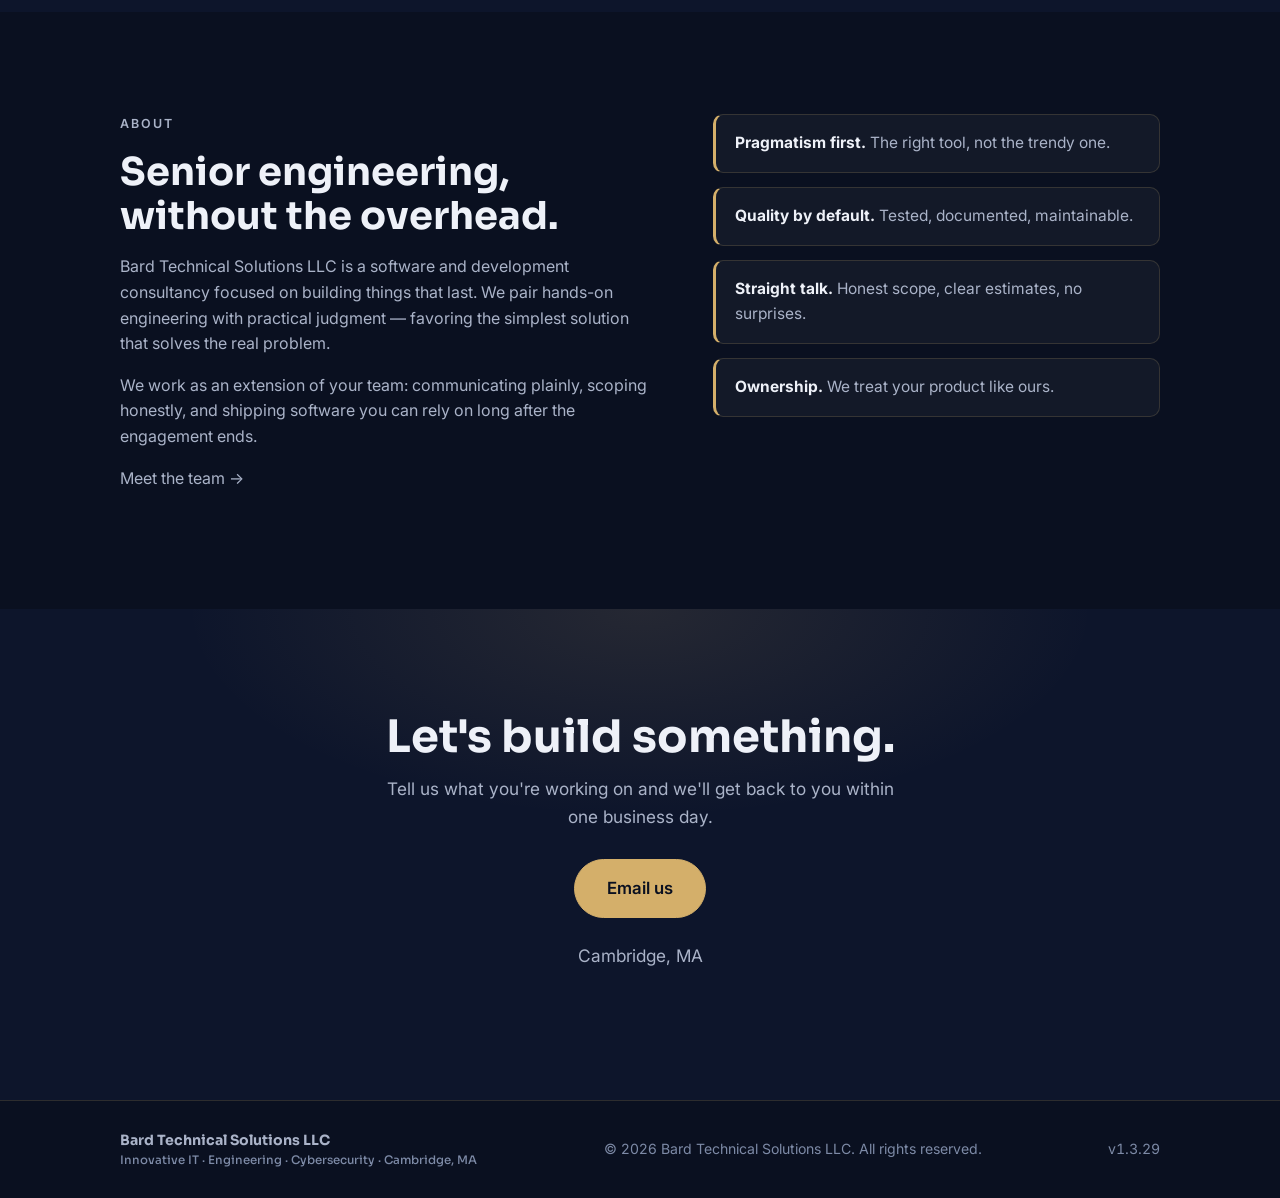
==== commit aab5b3e8: "site: publish "Why Lithium" tutorial — add to primary nav (v1.3.29) Link demos/why-trust-lithium/ as" ====
--- a/index.html
+++ b/index.html
@@ -55,6 +55,7 @@
         <a href="demos/">Demos</a>
         <a href="scorecards.html">Scorecards</a>
         <a href="demo.html">Try Lithium</a>
+        <a href="demos/why-trust-lithium/">Why Lithium</a>
         <a href="#about">About</a>
         <a href="team.html">Team</a>
         <a href="https://bard-portal-877819400319.us-central1.run.app">Client Portal</a>
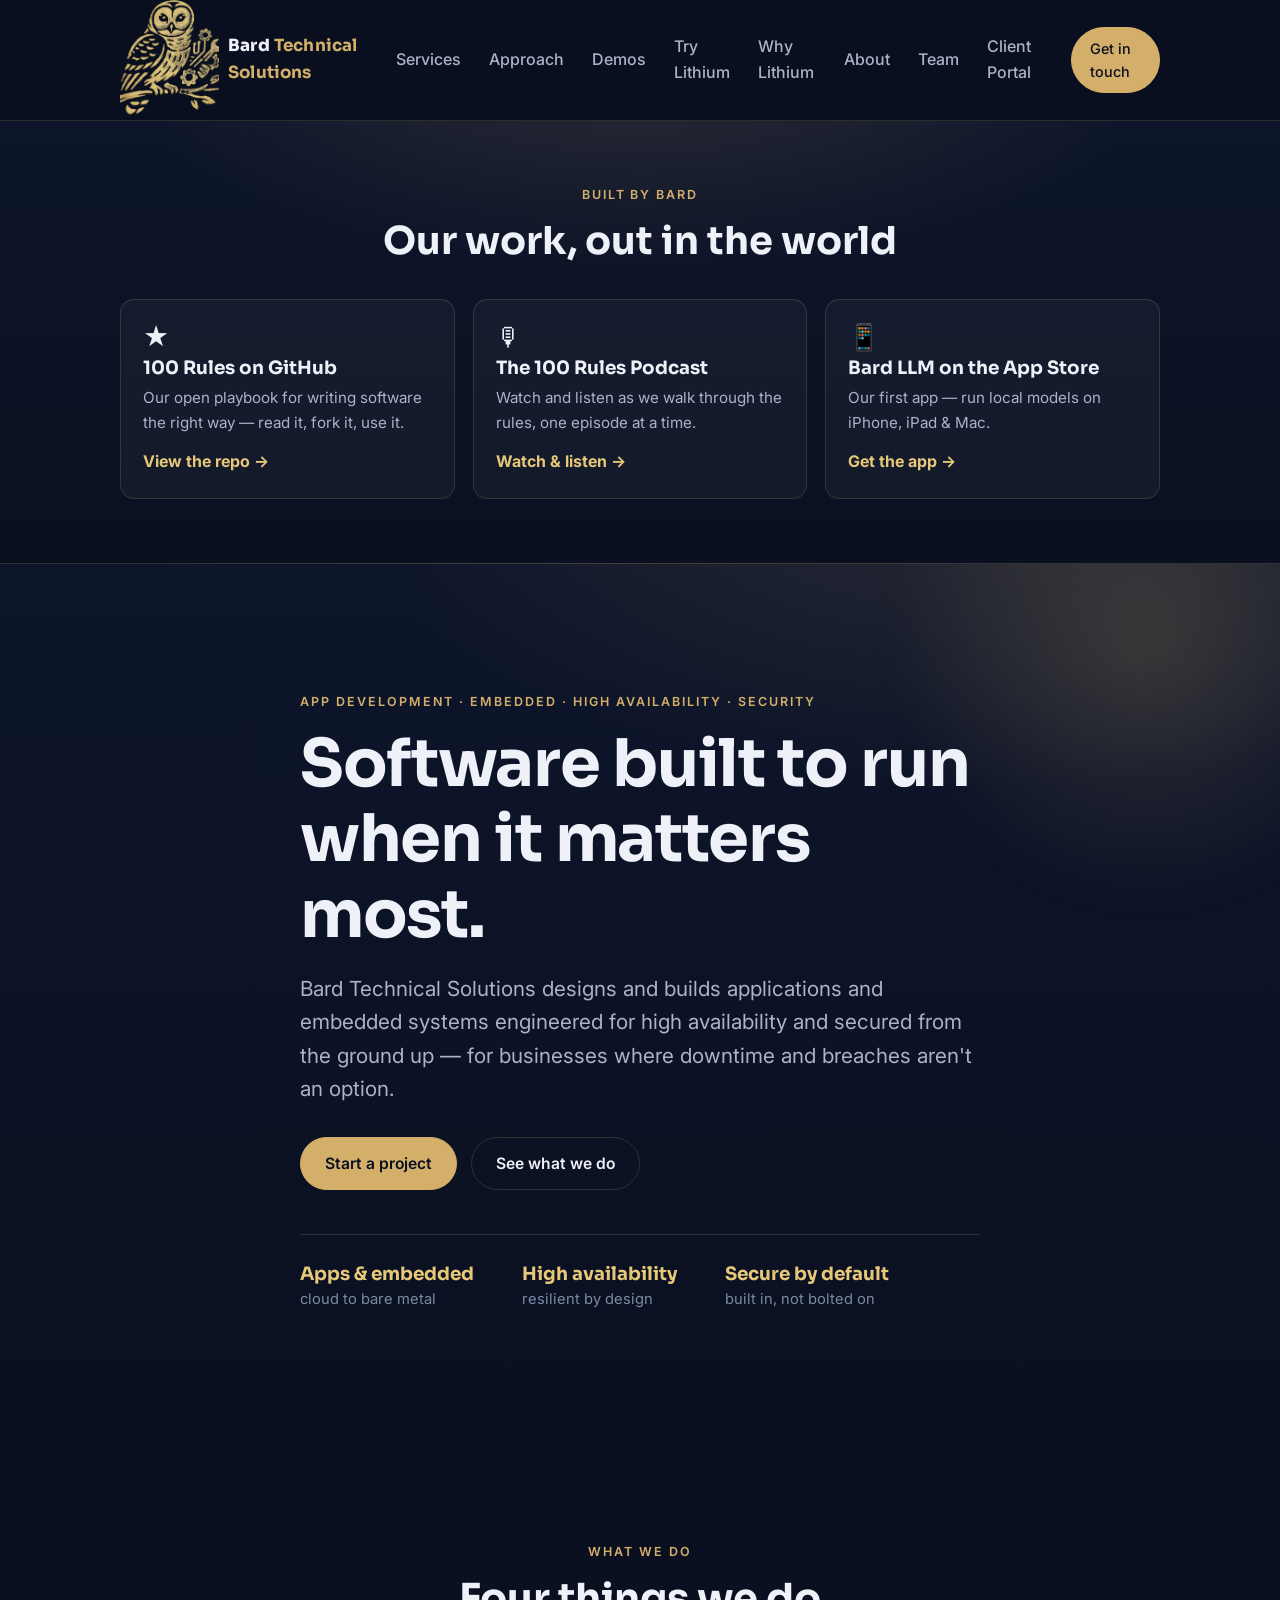
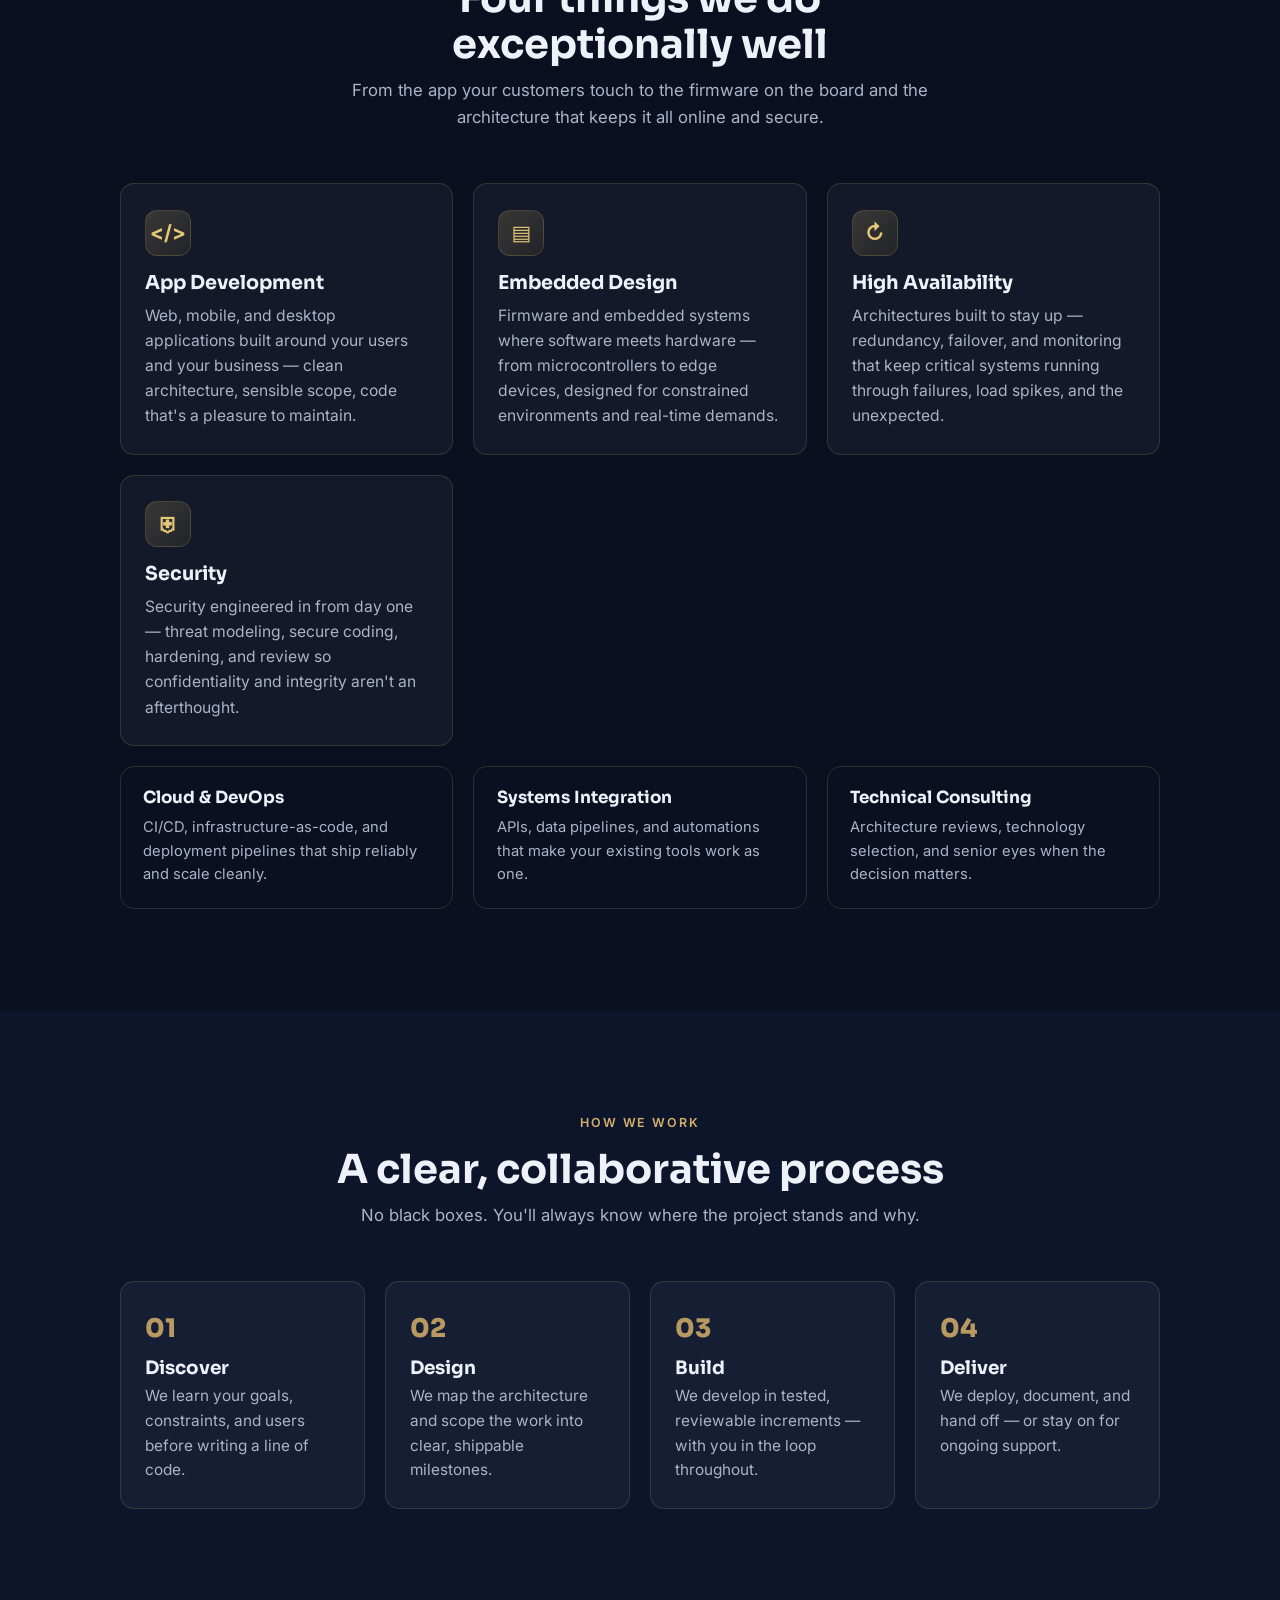
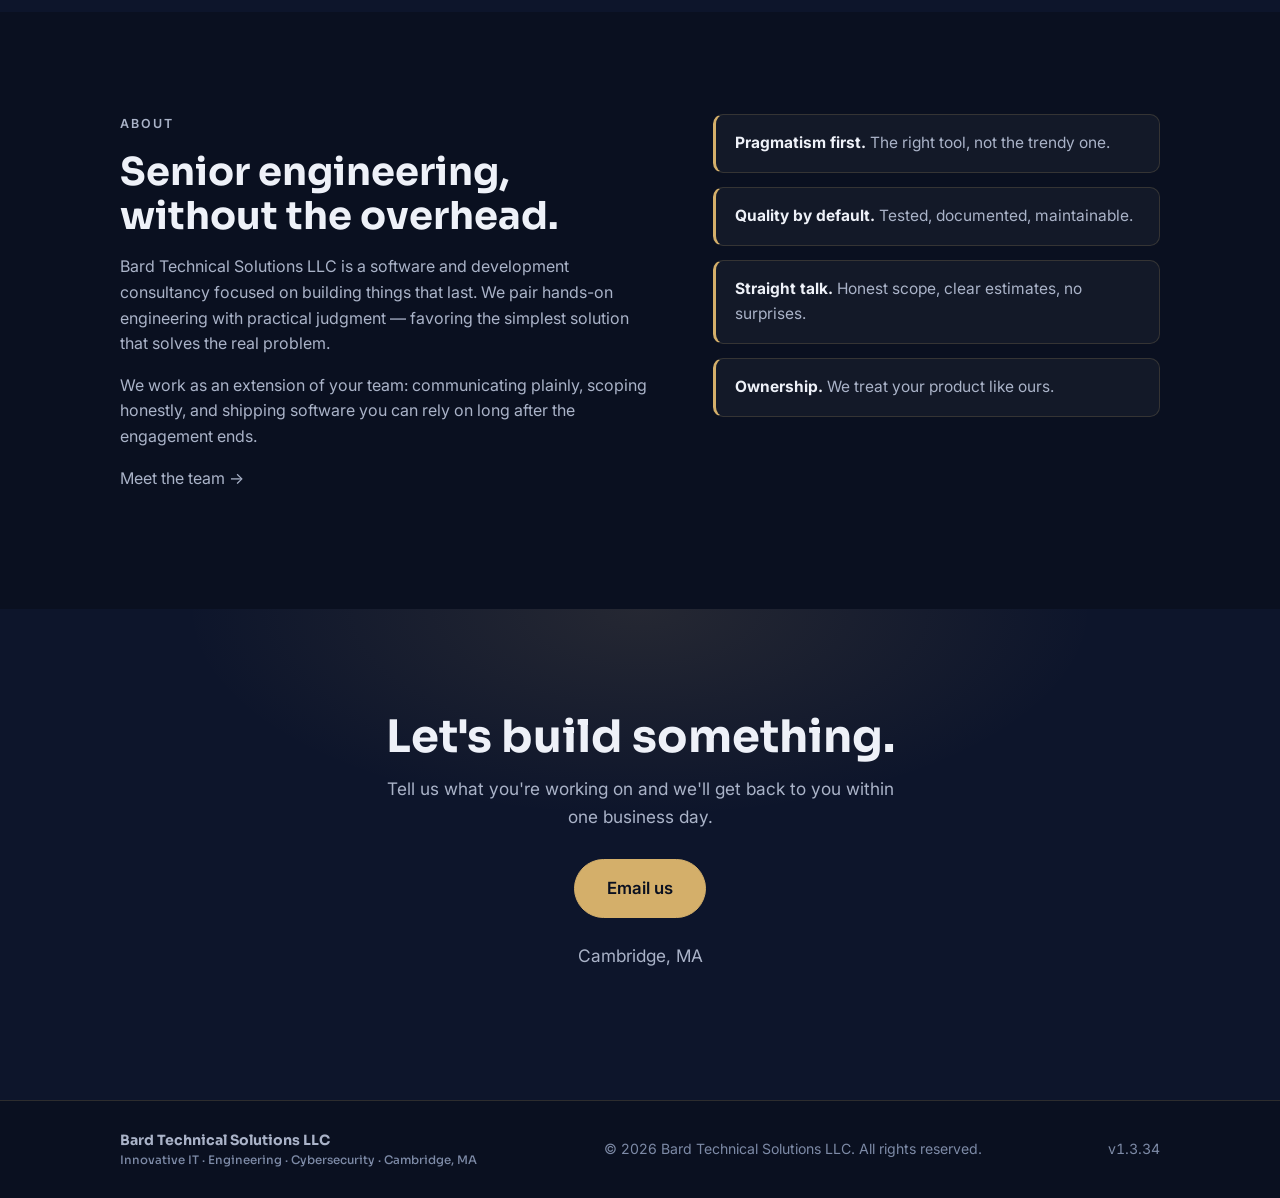
==== commit 6a3eae82: "site: remove Scorecards; tighten Why-Lithium; prefillable Try Lithium (v1.3.34) Scorecards is gone —" ====
--- a/index.html
+++ b/index.html
@@ -53,7 +53,6 @@
         <a href="#services">Services</a>
         <a href="#approach">Approach</a>
         <a href="demos/">Demos</a>
-        <a href="scorecards.html">Scorecards</a>
         <a href="demo.html">Try Lithium</a>
         <a href="demos/why-trust-lithium/">Why Lithium</a>
         <a href="#about">About</a>
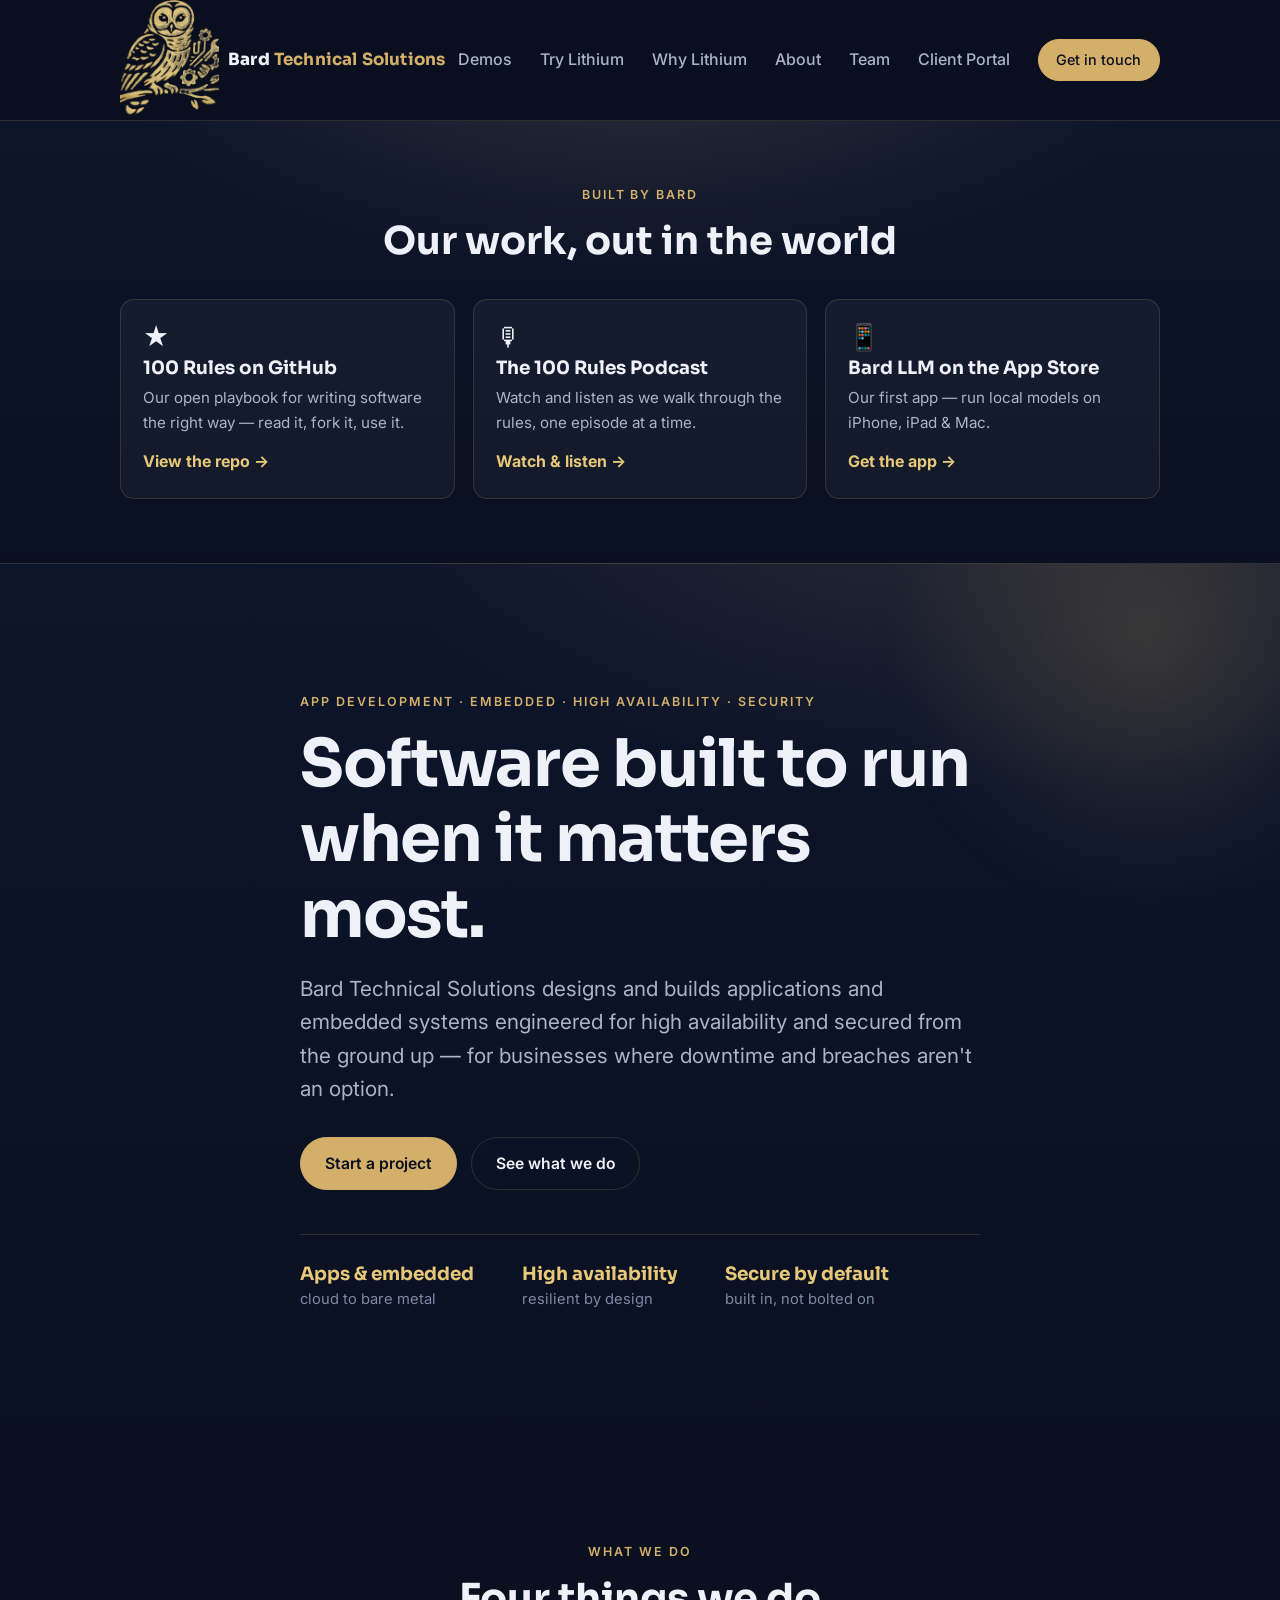
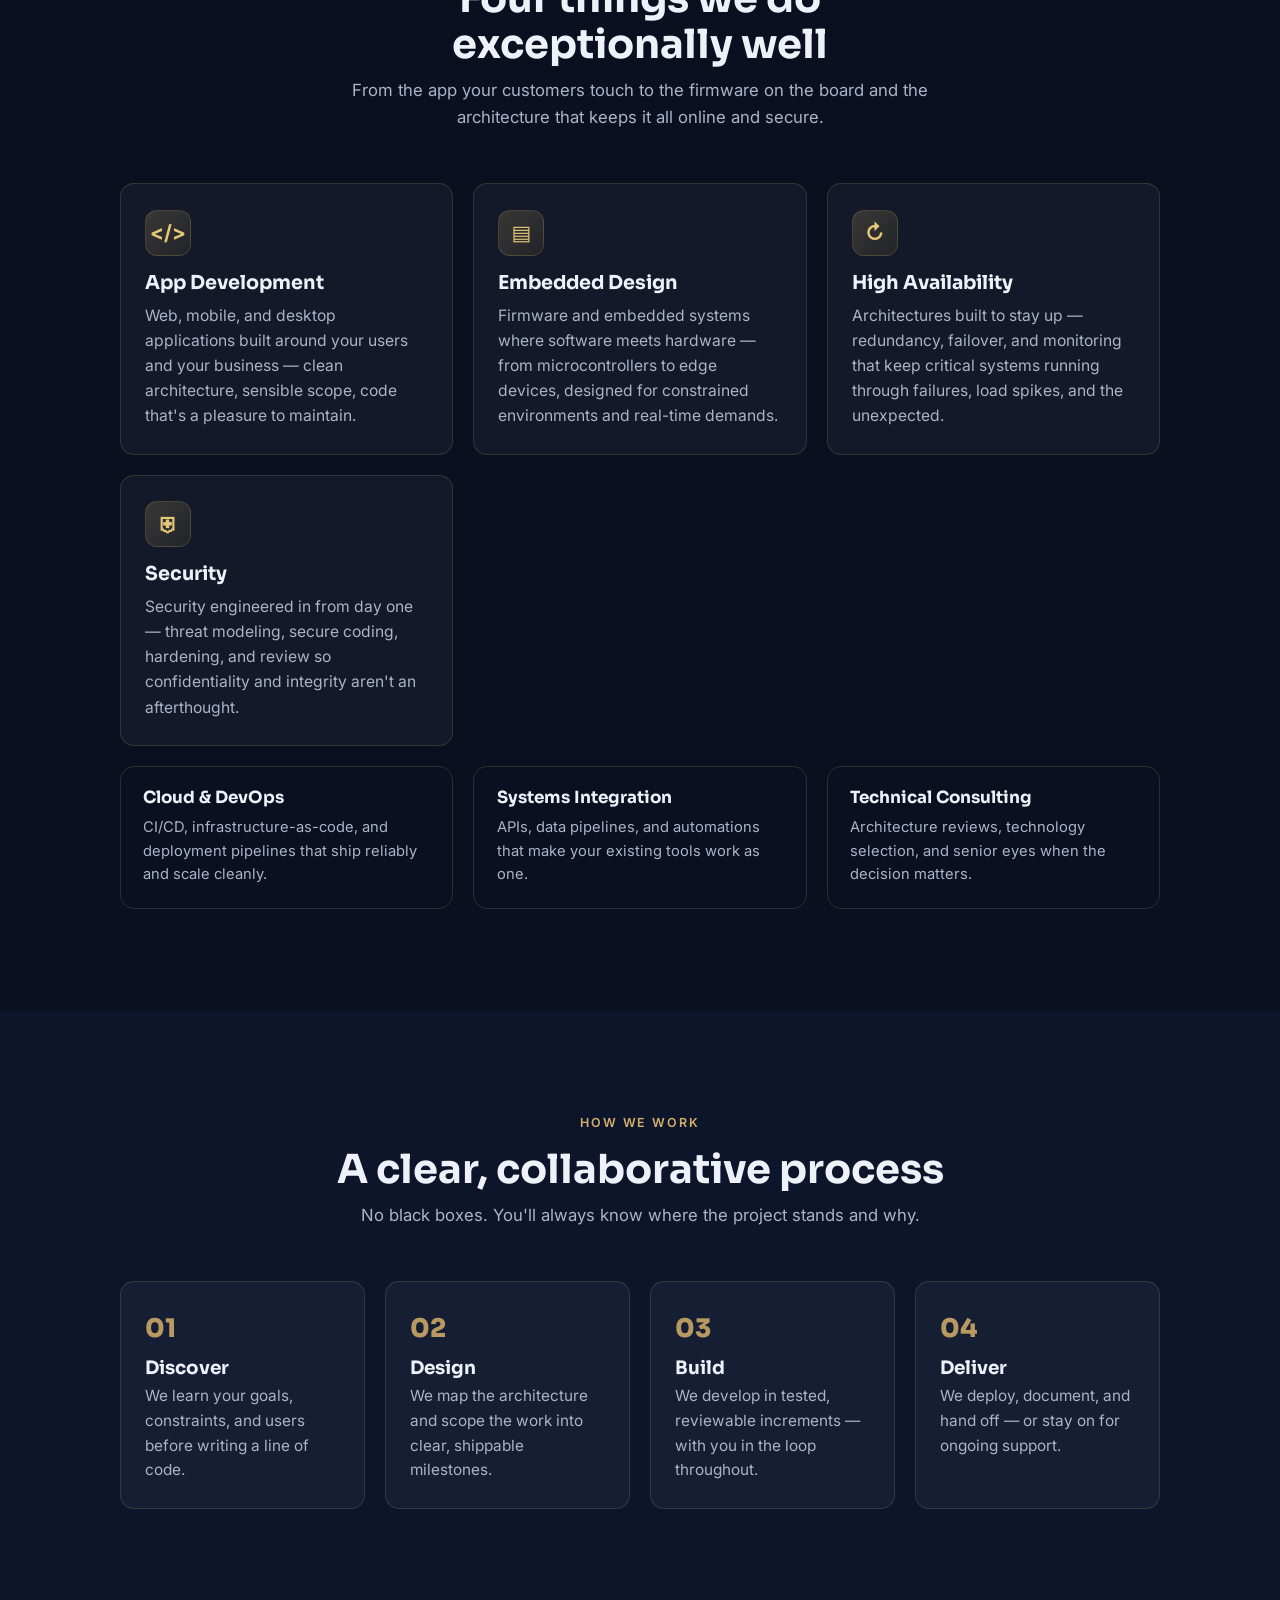
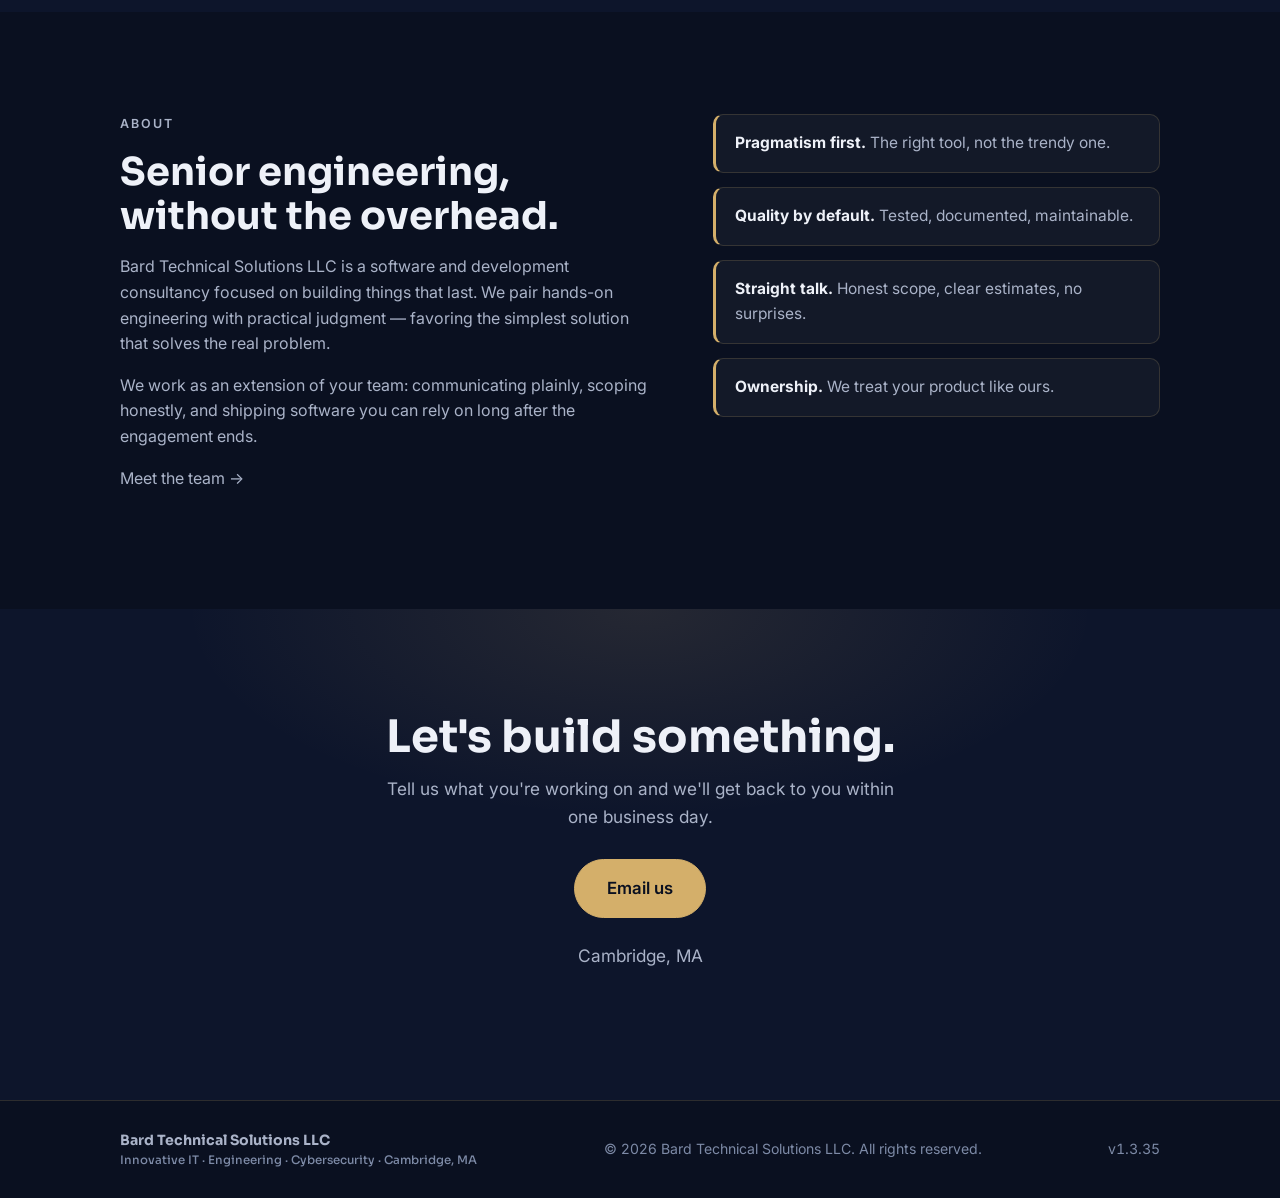
==== commit 8ca2d768: "site: drop Services and Approach from the nav (v1.3.35) Removed both tabs from every page that carri" ====
--- a/index.html
+++ b/index.html
@@ -50,8 +50,6 @@
       </button>
 
       <nav id="nav-menu" class="nav__menu" aria-label="Primary">
-        <a href="#services">Services</a>
-        <a href="#approach">Approach</a>
         <a href="demos/">Demos</a>
         <a href="demo.html">Try Lithium</a>
         <a href="demos/why-trust-lithium/">Why Lithium</a>
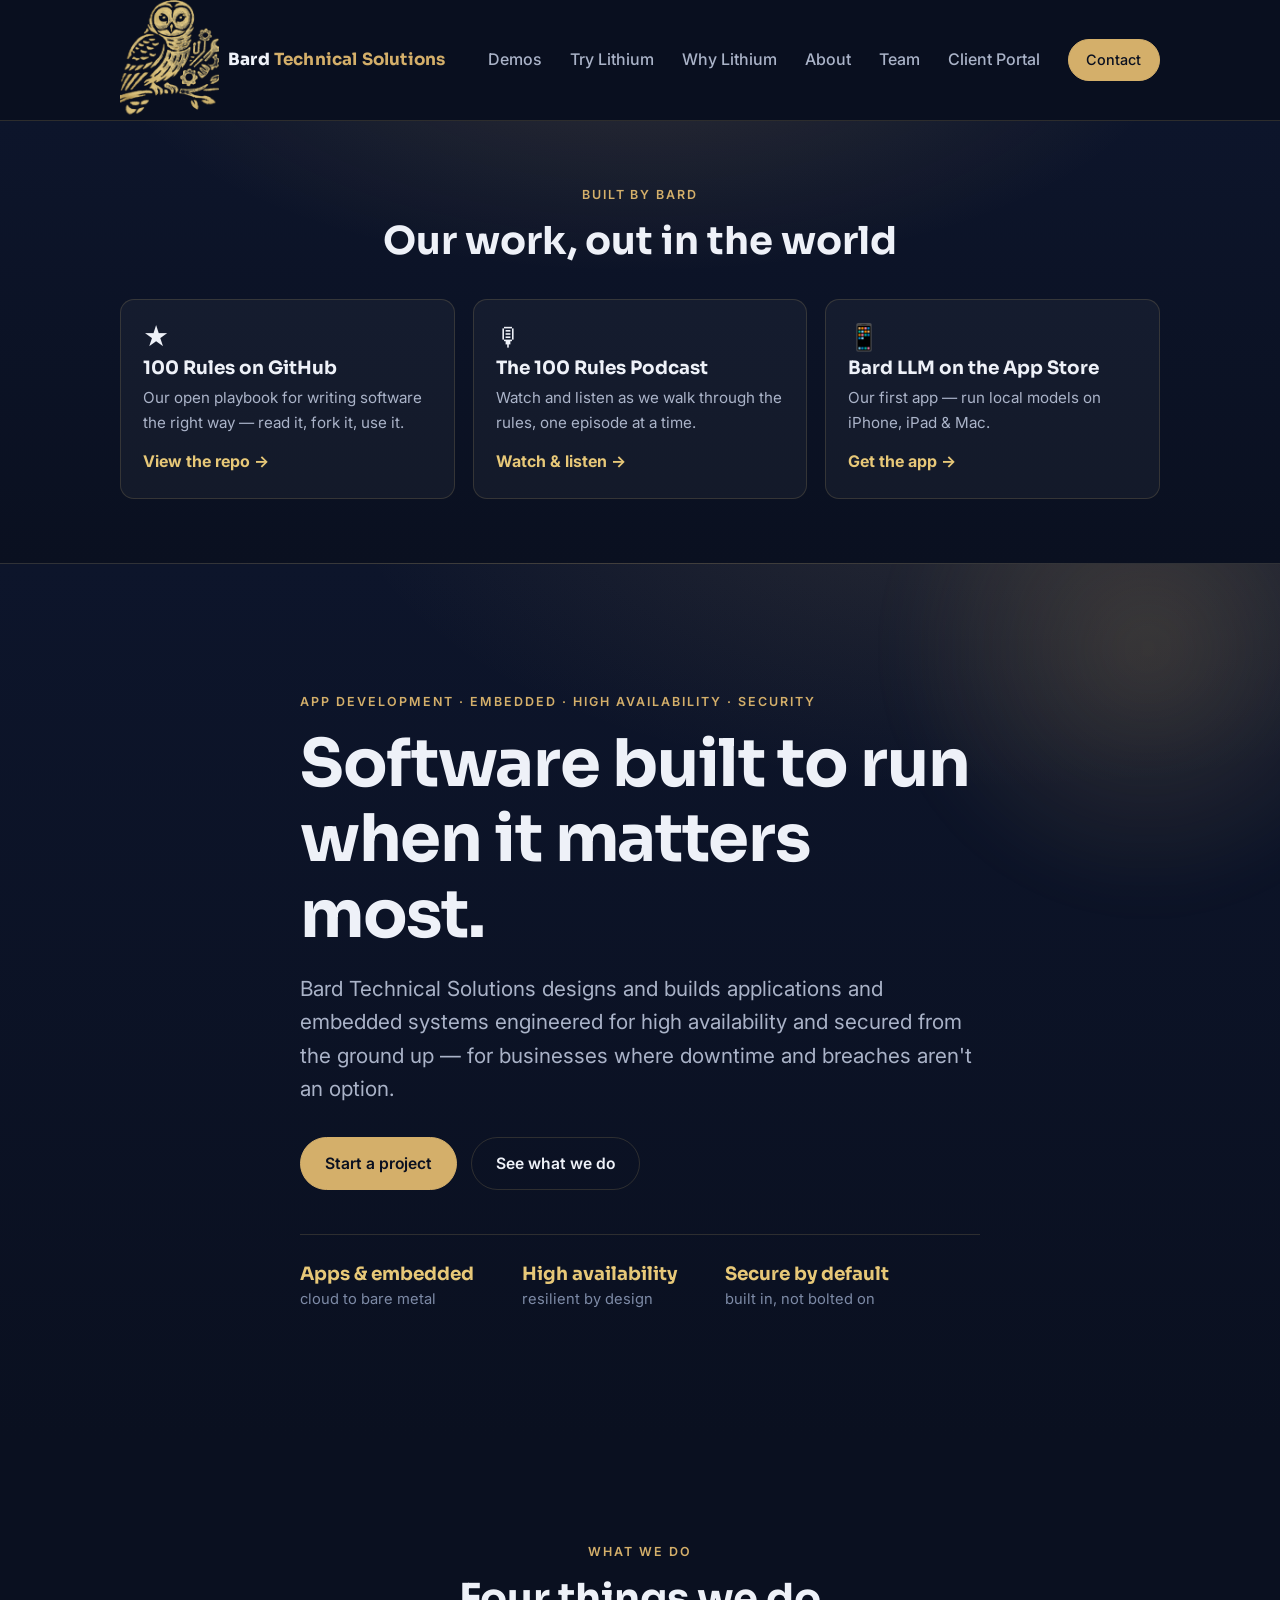
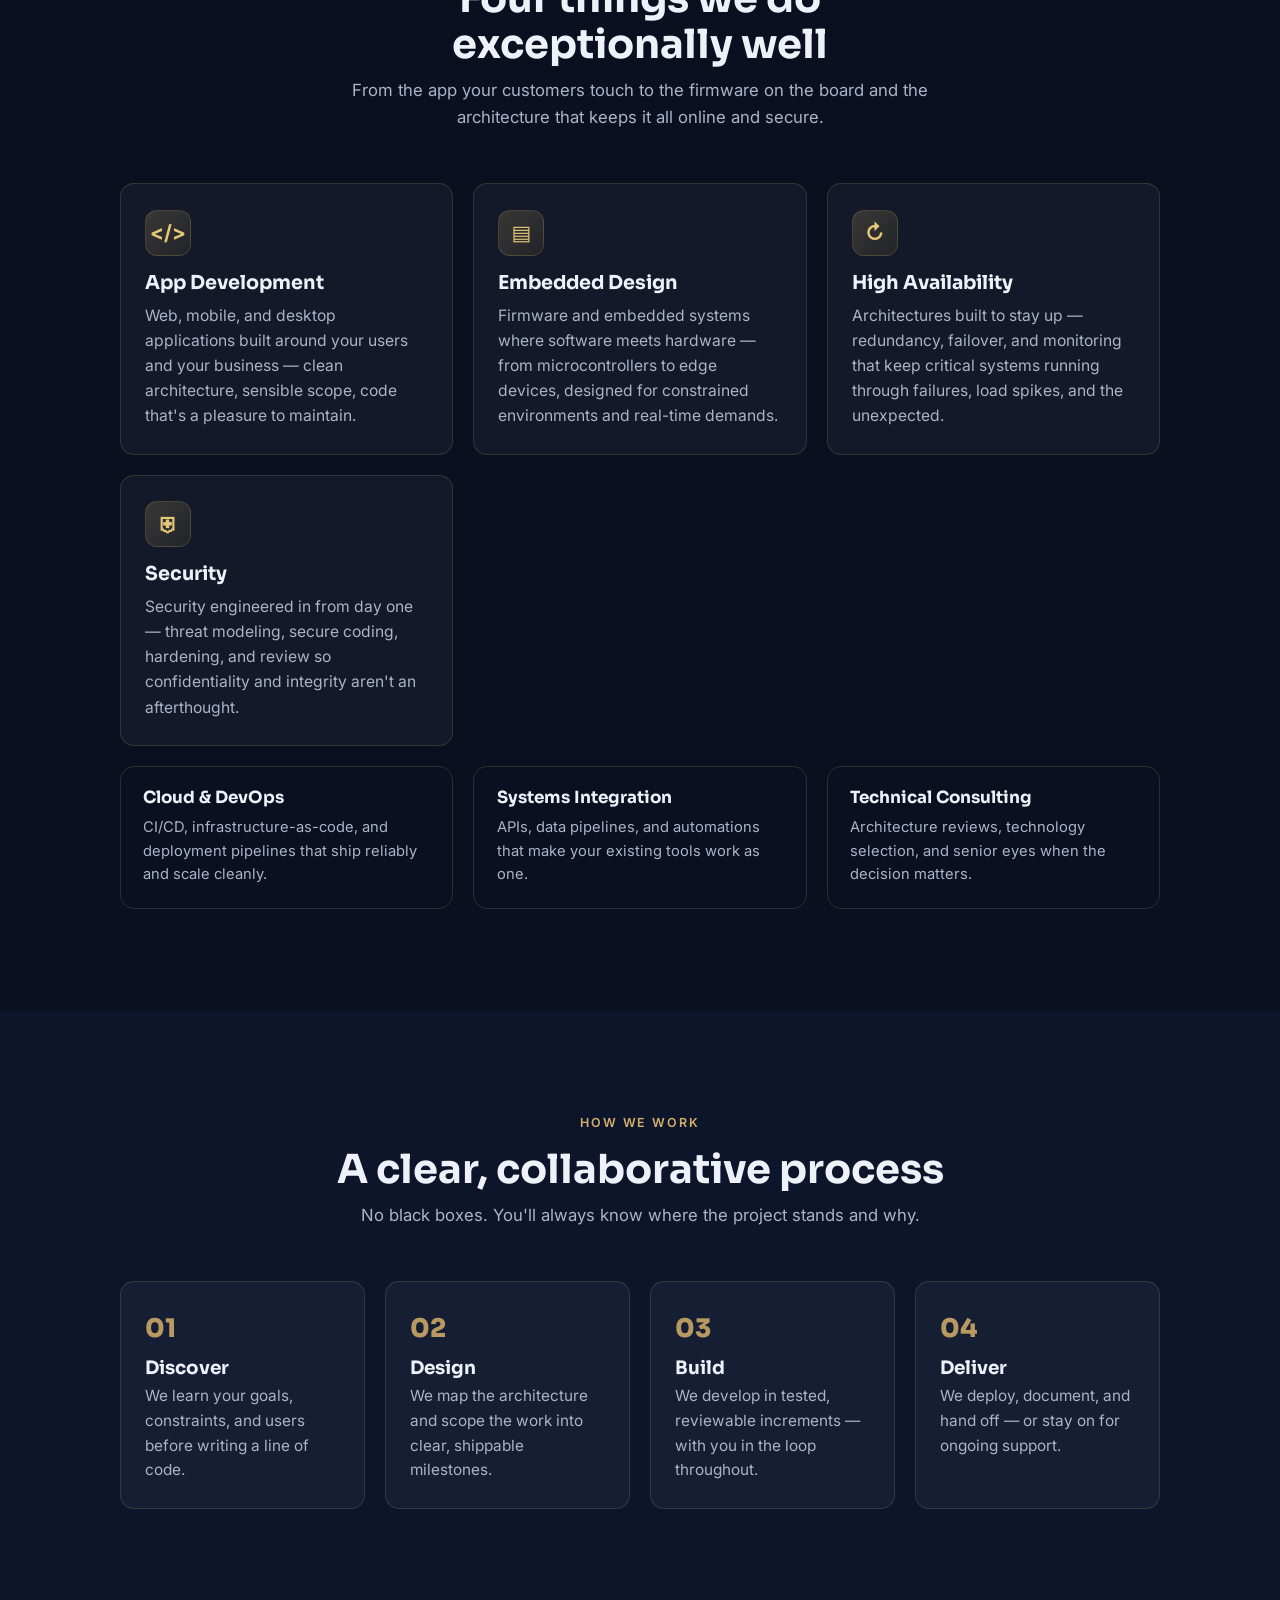
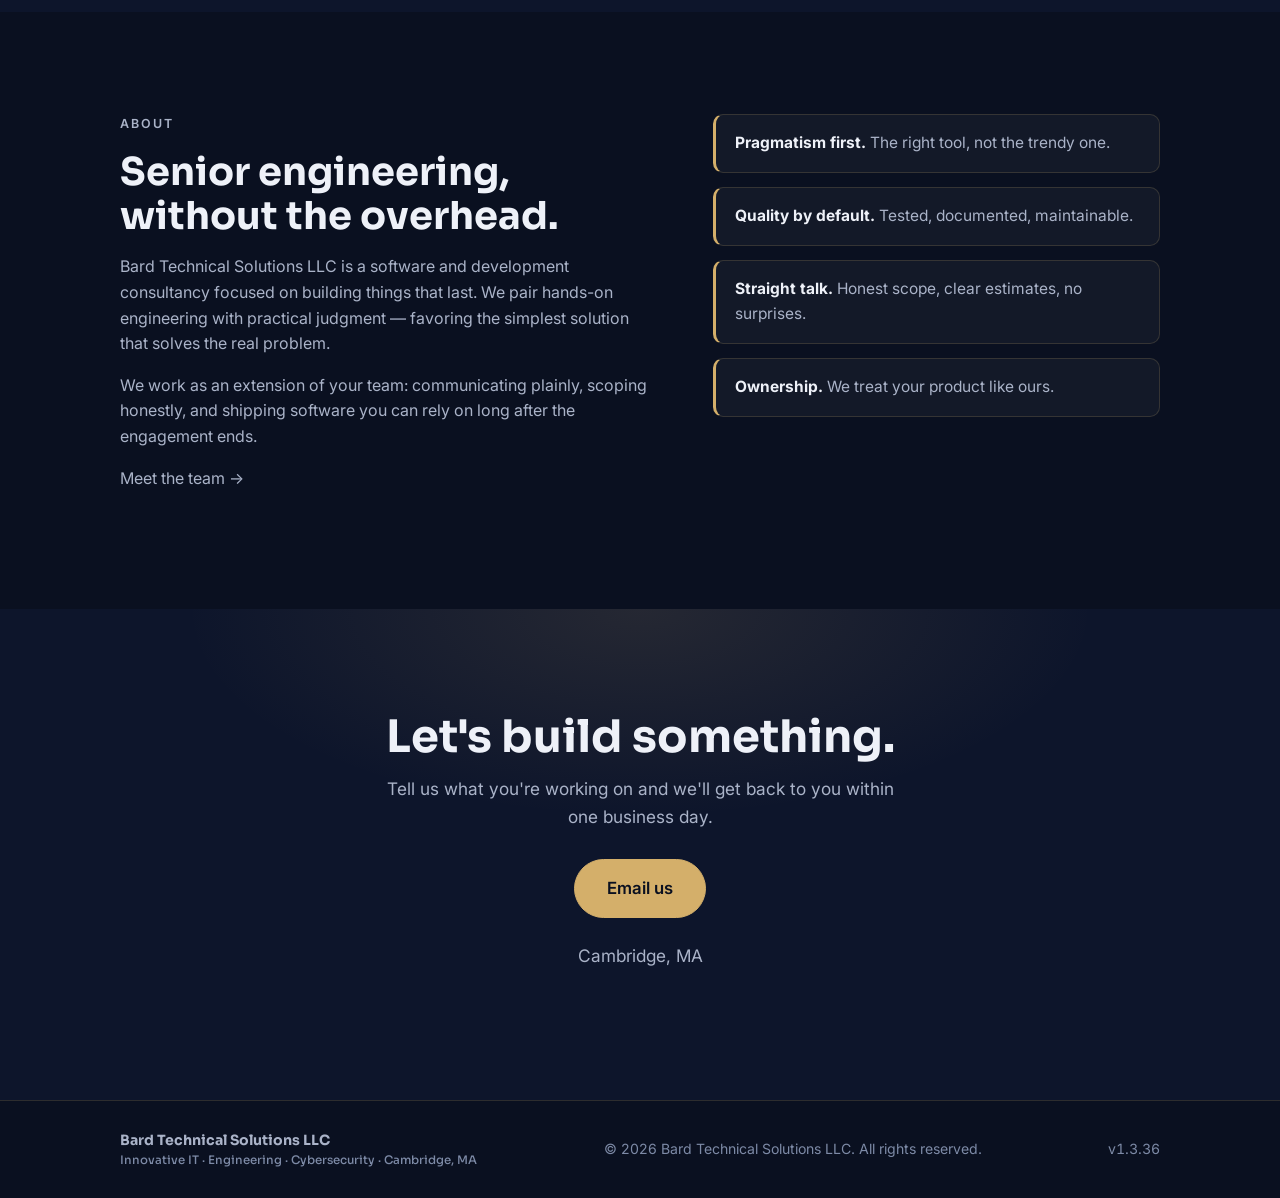
==== commit a3b3bfe7: "site: nav button reads Contact, not Get in touch (v1.3.36)" ====
--- a/index.html
+++ b/index.html
@@ -56,7 +56,7 @@
         <a href="#about">About</a>
         <a href="team.html">Team</a>
         <a href="https://bard-portal-877819400319.us-central1.run.app">Client Portal</a>
-        <a class="btn btn--small" href="#contact">Get in touch</a>
+        <a class="btn btn--small" href="#contact">Contact</a>
       </nav>
     </div>
   </header>
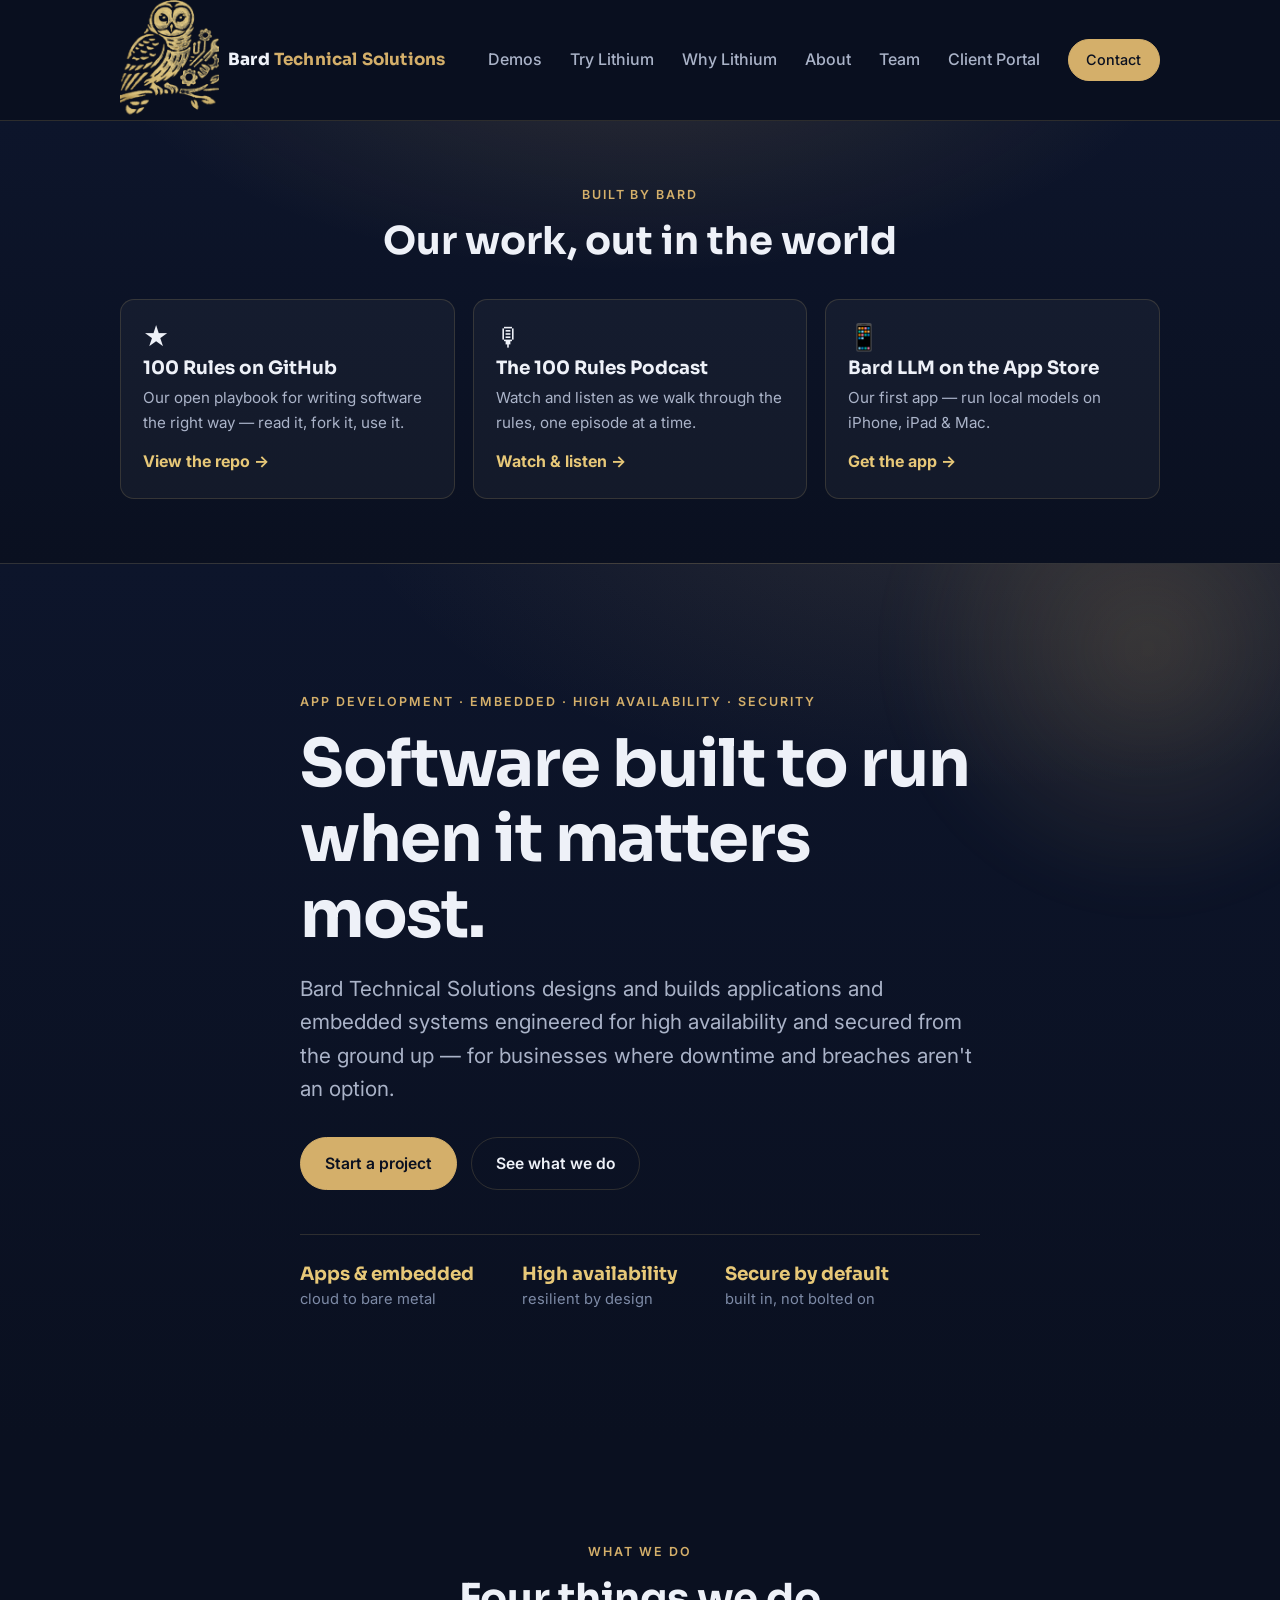
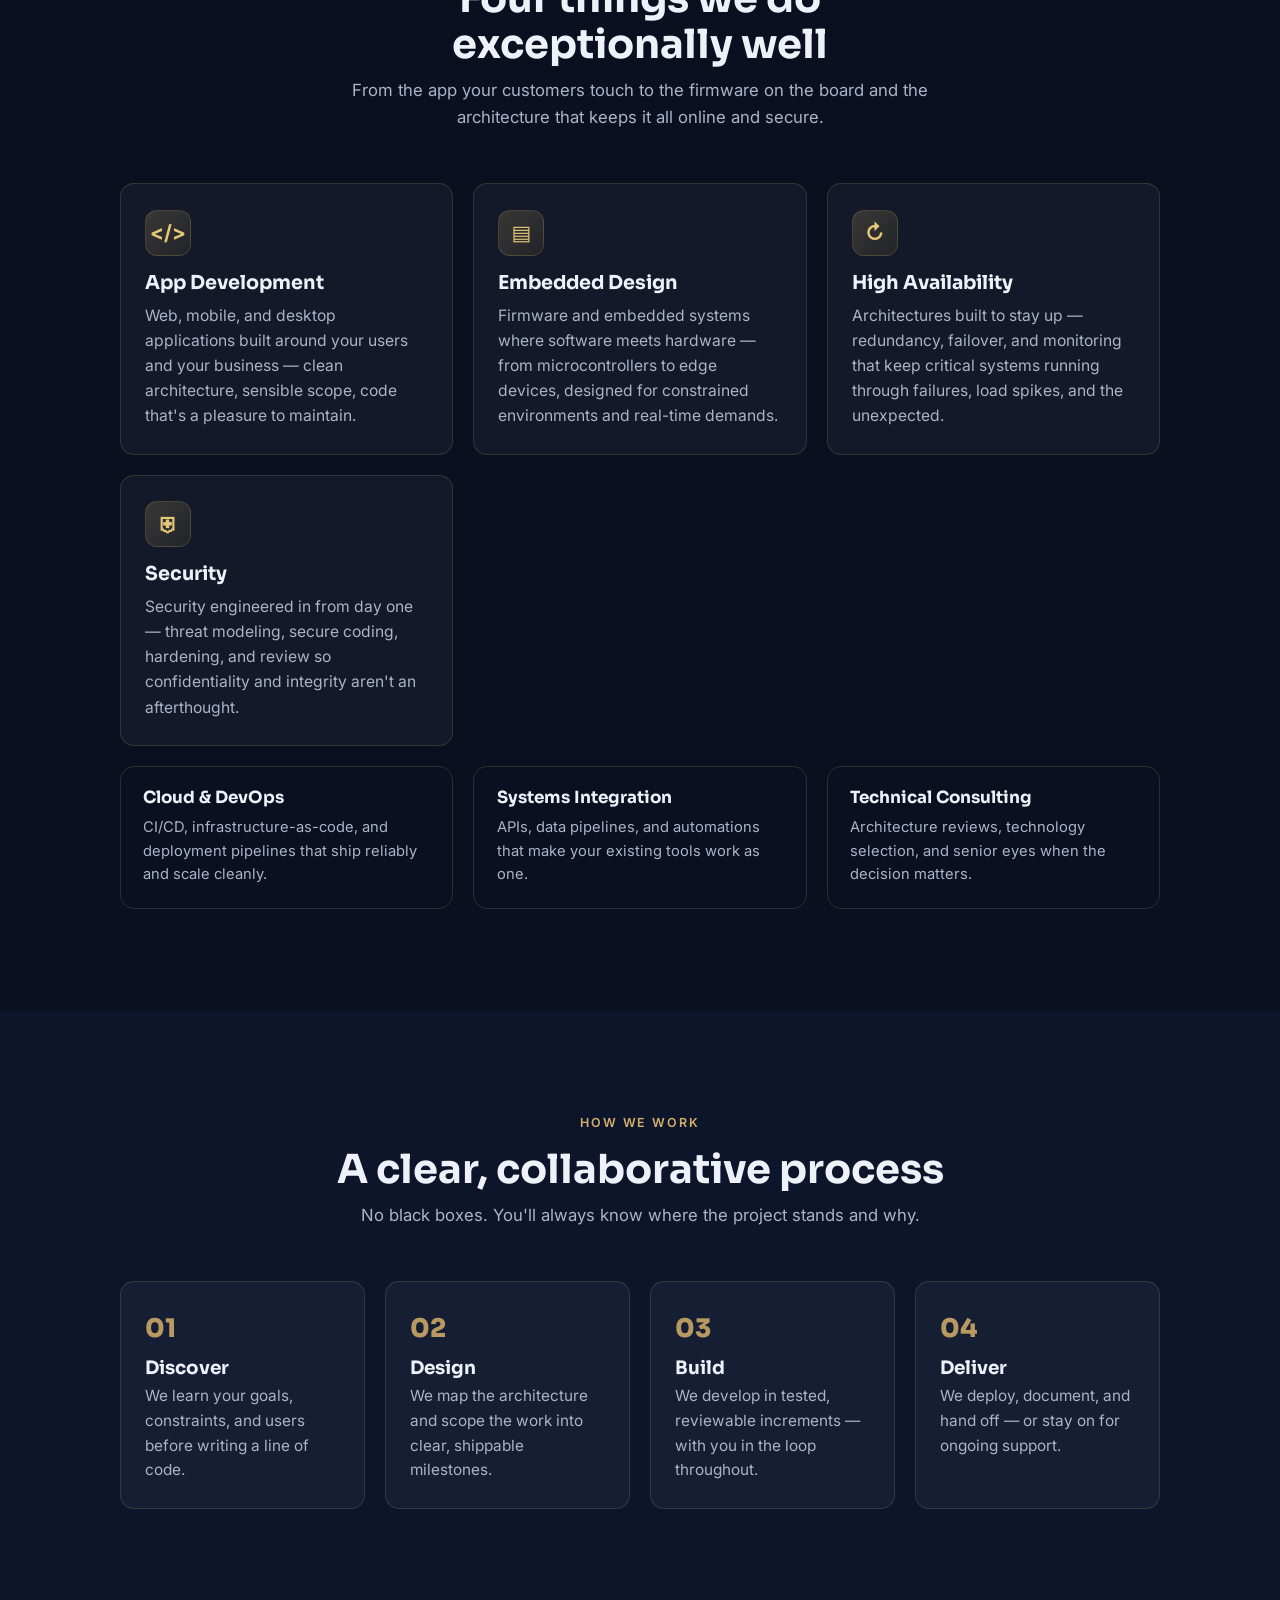
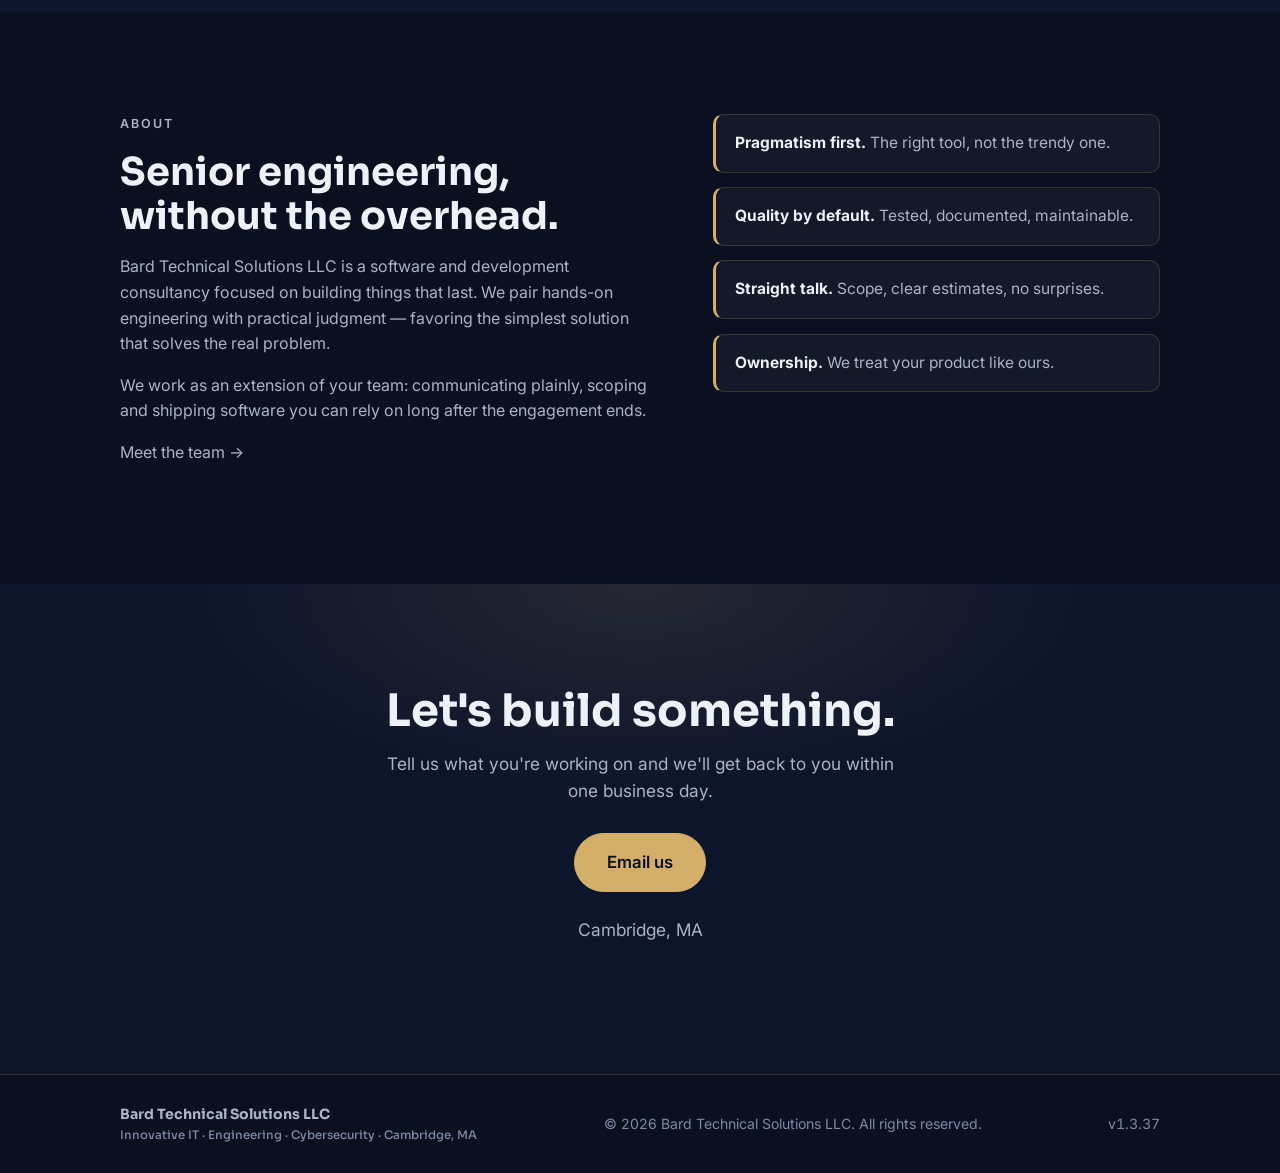
==== commit 16729ac3: "docs: drop the sincerity modifiers (coding-rules 51) Rule 51 bans "honesty"/"honestly"/"honest cavea" ====
--- a/index.html
+++ b/index.html
@@ -236,7 +236,7 @@
           </p>
           <p>
             We work as an extension of your team: communicating plainly, scoping
-            honestly, and shipping software you can rely on long after the
+            and shipping software you can rely on long after the
             engagement ends.
           </p>
           <p><a href="team.html">Meet the team →</a></p>
@@ -244,7 +244,7 @@
         <ul class="about__values">
           <li><strong>Pragmatism first.</strong> The right tool, not the trendy one.</li>
           <li><strong>Quality by default.</strong> Tested, documented, maintainable.</li>
-          <li><strong>Straight talk.</strong> Honest scope, clear estimates, no surprises.</li>
+          <li><strong>Straight talk.</strong> Scope, clear estimates, no surprises.</li>
           <li><strong>Ownership.</strong> We treat your product like ours.</li>
         </ul>
       </div>
